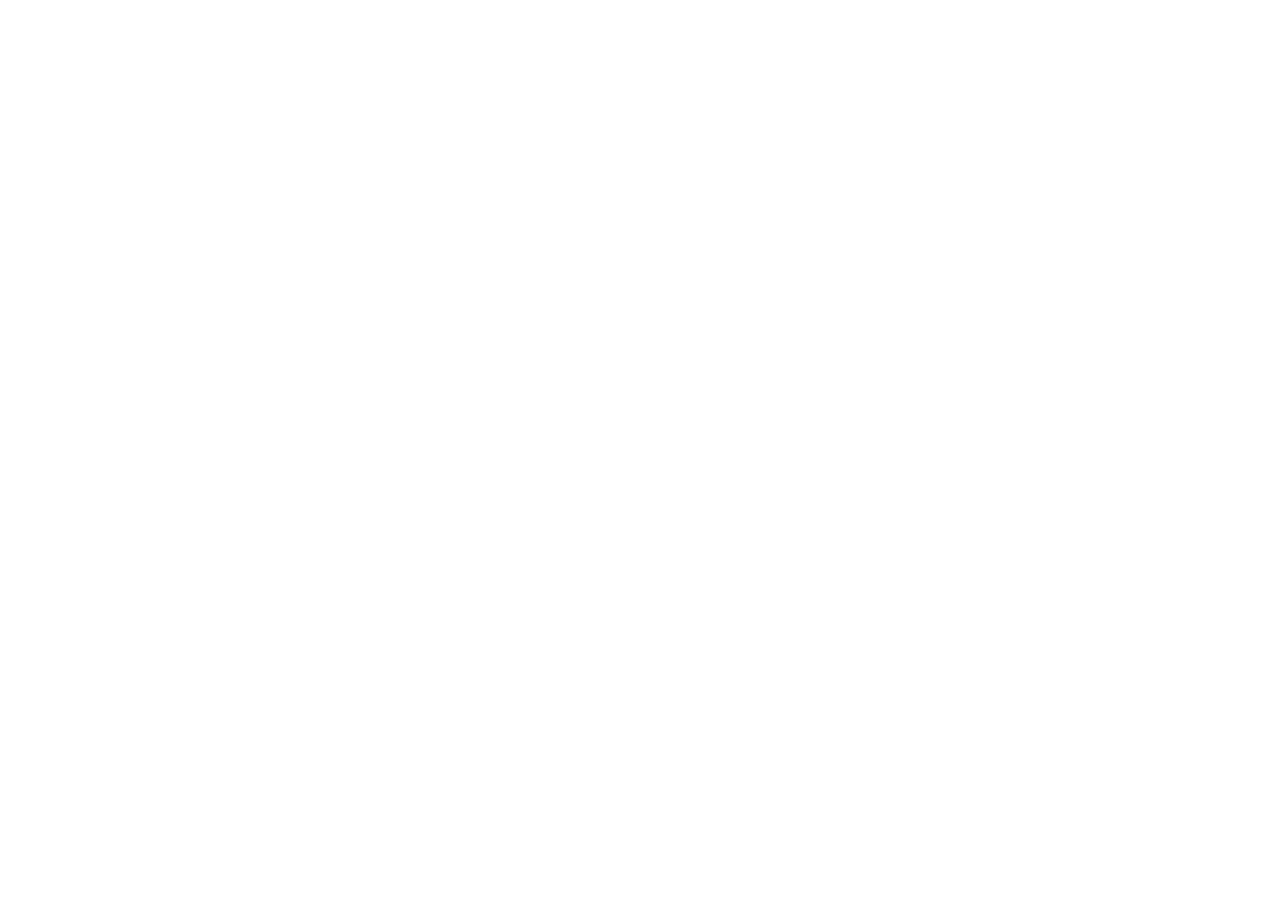
==== index.html @ 0fa02b42 "feat(redirect): add GitHub profile redirect" ====
<!DOCTYPE html>
<html lang="en">
<head>
  <meta charset="UTF-8">
  <meta name="viewport" content="width=device-width, initial-scale=1">

  <title>Egemen Geyik — GitHub</title>
  <meta name="description" content="Redirecting to Egemen Geyik's GitHub profile.">
  <meta name="robots" content="noindex, follow">

  <link rel="canonical" href="https://github.com/egemngyk">
  <meta http-equiv="refresh" content="0;url=https://github.com/egemngyk">

  <script>
    window.location.replace("https://github.com/egemngyk");
  </script>
</head>
<body>
  <p>
    Redirecting to
    <a href="https://github.com/egemngyk">github.com/egemngyk</a>...
  </p>
</body>
</html>
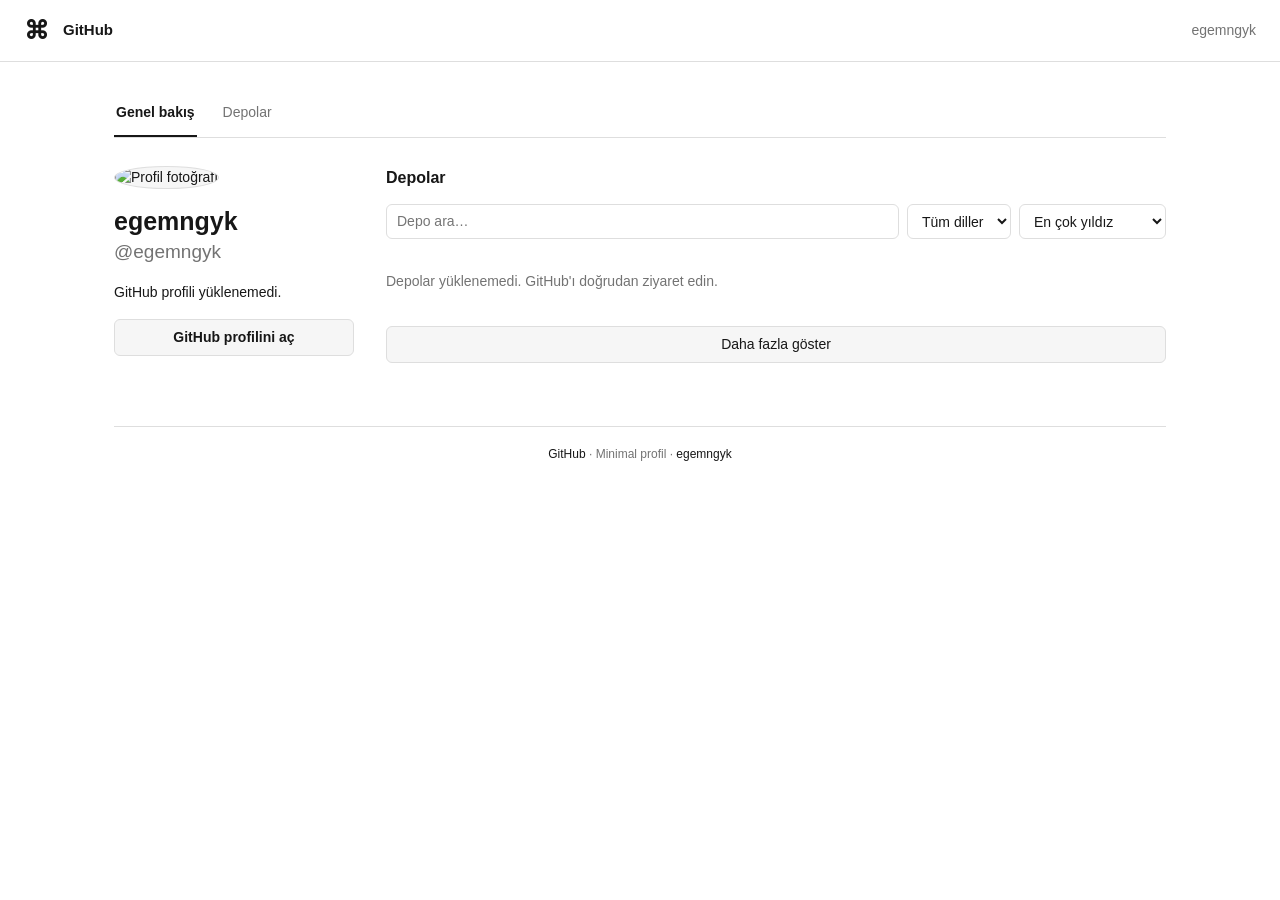
==== commit 8417c985: "feat(profile): build standalone GitHub profile page" ====
--- a/index.html
+++ b/index.html
@@ -1,25 +1,695 @@
-
 <!DOCTYPE html>
-<html lang="en">
+<html lang="tr">
 <head>
   <meta charset="UTF-8">
   <meta name="viewport" content="width=device-width, initial-scale=1">
-
-  <title>Egemen Geyik — GitHub</title>
-  <meta name="description" content="Redirecting to Egemen Geyik's GitHub profile.">
-  <meta name="robots" content="noindex, follow">
-
-  <link rel="canonical" href="https://github.com/egemngyk">
-  <meta http-equiv="refresh" content="0;url=https://github.com/egemngyk">
-
+  <meta name="color-scheme" content="light dark">
+  <meta name="description" content="egemngyk GitHub profili: README, depolar ve projeler.">
+  <title>egemngyk · GitHub</title>
+
+  <style>
+    :root {
+      color-scheme: light dark;
+      --bg: #fff;
+      --surface: #f6f6f6;
+      --text: #171717;
+      --muted: #737373;
+      --border: #dedede;
+      --link: #171717;
+      --focus: #2563eb;
+    }
+
+    @media (prefers-color-scheme: dark) {
+      :root {
+        --bg: #0a0a0a; --surface: #141414; --text: #ededed;
+        --muted: #999; --border: #303030; --link: #ededed; --focus: #60a5fa;
+      }
+    }
+
+    * { box-sizing: border-box; }
+    html { scroll-behavior: smooth; scroll-padding-top: 20px; }
+    @media (prefers-reduced-motion: reduce) { html { scroll-behavior: auto; } }
+
+    body {
+      margin: 0;
+      background: var(--bg);
+      color: var(--text);
+      font: 14px/1.5 -apple-system, BlinkMacSystemFont, "Segoe UI", sans-serif;
+    }
+
+    a { color: var(--link); text-decoration: none; }
+    a:hover { text-decoration: underline; }
+    :focus-visible { outline: 2px solid var(--focus); outline-offset: 2px; border-radius: 4px; }
+
+    header {
+      height: 62px;
+      display: flex;
+      align-items: center;
+      gap: 14px;
+      padding: 0 24px;
+      background: var(--bg);
+      border-bottom: 1px solid var(--border);
+    }
+    .mark { font-size: 25px; font-weight: 700; }
+    header strong { font-size: 15px; }
+    header .account { margin-left: auto; color: var(--muted); }
+
+    main { max-width: 1100px; margin: 0 auto; padding: 28px 24px 50px; }
+
+    nav {
+      display: flex;
+      gap: 24px;
+      border-bottom: 1px solid var(--border);
+      margin-bottom: 28px;
+      position: sticky;
+      top: 0;
+      background: var(--bg);
+      z-index: 5;
+    }
+    nav a { padding: 12px 2px; color: var(--muted); border-bottom: 2px solid transparent; }
+    nav a[aria-current="true"] { color: var(--text); border-bottom-color: var(--text); font-weight: 600; }
+
+    .layout { display: grid; grid-template-columns: 240px minmax(0, 1fr); gap: 32px; }
+
+    .avatar {
+      width: 100%;
+      aspect-ratio: 1;
+      border-radius: 50%;
+      border: 1px solid var(--border);
+      object-fit: cover;
+      background: var(--surface);
+    }
+
+    h1 { margin: 16px 0 0; font-size: 25px; line-height: 1.3; overflow-wrap: anywhere; }
+    .username { color: var(--muted); font-size: 19px; font-weight: 300; }
+    .bio { margin: 16px 0; white-space: pre-wrap; overflow-wrap: anywhere; }
+
+    .button {
+      display: block;
+      text-align: center;
+      padding: 7px 12px;
+      border: 1px solid var(--border);
+      border-radius: 6px;
+      background: var(--surface);
+      font-weight: 600;
+    }
+    .stats { margin: 14px 0; color: var(--muted); }
+    .details { padding: 0; margin: 18px 0; list-style: none; color: var(--muted); }
+    .details li { display: flex; align-items: flex-start; gap: 8px; margin: 8px 0; overflow-wrap: anywhere; }
+    .details svg { flex: none; margin-top: 3px; }
+    .details a { color: var(--text); }
+    .orgs { display: flex; flex-wrap: wrap; gap: 6px; margin: 14px 0; }
+    .orgs img { display: block; width: 32px; height: 32px; border-radius: 6px; border: 1px solid var(--border); }
+
+    h2 { margin: 0 0 14px; font-size: 16px; font-weight: 600; }
+
+    /* README */
+    .readme {
+      margin-bottom: 36px;
+      border: 1px solid var(--border);
+      border-radius: 6px;
+      overflow: hidden;
+    }
+    .readme-title {
+      display: flex;
+      justify-content: space-between;
+      gap: 12px;
+      padding: 10px 14px;
+      background: var(--surface);
+      border-bottom: 1px solid var(--border);
+      font-weight: 600;
+    }
+    .readme-title a { font-weight: 400; color: var(--muted); }
+    .readme-content { padding: 16px 20px; overflow-wrap: anywhere; line-height: 1.6; }
+    .readme-content > :first-child { margin-top: 0; }
+    .readme-content > :last-child { margin-bottom: 0; }
+    .readme-content img { max-width: 100%; height: auto; }
+    .readme-content a { text-decoration: underline; text-underline-offset: 2px; }
+    .readme-content h1, .readme-content h2, .readme-content h3,
+    .readme-content h4 {
+      margin: 24px 0 14px;
+      padding-bottom: 7px;
+      line-height: 1.3;
+    }
+    .readme-content h1, .readme-content h2 { border-bottom: 1px solid var(--border); }
+    .readme-content h1 { font-size: 24px; }
+    .readme-content h2 { font-size: 19px; }
+    .readme-content h3 { font-size: 16px; }
+    .readme-content pre {
+      overflow-x: auto;
+      padding: 12px;
+      background: var(--surface);
+      border: 1px solid var(--border);
+      border-radius: 6px;
+    }
+    .readme-content code {
+      font: 12.5px ui-monospace, SFMono-Regular, Menlo, Consolas, monospace;
+      background: var(--surface);
+      padding: 2px 5px;
+      border-radius: 4px;
+    }
+    .readme-content pre code { background: none; padding: 0; }
+    .readme-content blockquote {
+      margin: 14px 0;
+      padding: 0 14px;
+      color: var(--muted);
+      border-left: 3px solid var(--border);
+    }
+    .readme-content table { border-collapse: collapse; display: block; overflow-x: auto; }
+    .readme-content th, .readme-content td { border: 1px solid var(--border); padding: 6px 12px; }
+    .readme-content th { background: var(--surface); }
+    .readme-content hr { border: 0; border-top: 1px solid var(--border); margin: 22px 0; }
+    .readme-content ul, .readme-content ol { padding-left: 24px; }
+    .readme-content li > input { margin-right: 6px; }
+
+    /* Repositories */
+    .toolbar { display: flex; flex-wrap: wrap; gap: 8px; margin-bottom: 14px; }
+    .toolbar input, .toolbar select {
+      font: inherit;
+      color: var(--text);
+      background: var(--bg);
+      border: 1px solid var(--border);
+      border-radius: 6px;
+      padding: 6px 10px;
+    }
+    .toolbar input { flex: 1 1 200px; min-width: 0; }
+    .toolbar label { display: flex; align-items: center; gap: 6px; color: var(--muted); }
+
+    .count { color: var(--muted); font-weight: 400; margin-left: 6px; }
+
+    .repo { padding: 16px 0; border-bottom: 1px solid var(--border); }
+    .repo:first-child { border-top: 1px solid var(--border); }
+    .repo-name { font-size: 16px; font-weight: 600; }
+    .label {
+      display: inline-block;
+      margin-left: 6px;
+      padding: 0 7px;
+      border: 1px solid var(--border);
+      border-radius: 12px;
+      color: var(--muted);
+      font-size: 11px;
+      font-weight: 400;
+    }
+    .description { color: var(--muted); margin: 7px 0 10px; overflow-wrap: anywhere; }
+    .topics { display: flex; flex-wrap: wrap; gap: 6px; margin: 0 0 10px; }
+    .topics span {
+      padding: 0 8px;
+      border: 1px solid var(--border);
+      border-radius: 12px;
+      background: var(--surface);
+      font-size: 12px;
+    }
+    .meta { display: flex; flex-wrap: wrap; gap: 14px; color: var(--muted); font-size: 12px; }
+    .dot {
+      display: inline-block;
+      width: 10px;
+      height: 10px;
+      margin-right: 5px;
+      border-radius: 50%;
+      background: var(--muted);
+    }
+
+    .more { margin-top: 16px; width: 100%; cursor: pointer; font: inherit; color: var(--text); }
+    .status { padding: 18px 0; color: var(--muted); }
+    .skeleton {
+      height: 14px;
+      margin: 10px 0;
+      border-radius: 4px;
+      background: var(--surface);
+    }
+
+    footer {
+      margin-top: 38px;
+      padding-top: 18px;
+      border-top: 1px solid var(--border);
+      color: var(--muted);
+      font-size: 12px;
+      text-align: center;
+    }
+
+    @media (max-width: 650px) {
+      main { padding: 20px 16px 36px; }
+      header { padding: 0 16px; }
+      .layout { grid-template-columns: 1fr; gap: 28px; }
+      .profile {
+        display: grid;
+        grid-template-columns: 76px minmax(0, 1fr);
+        gap: 0 16px;
+      }
+      .avatar { width: 76px; grid-row: span 2; }
+      h1 { margin-top: 0; font-size: 22px; }
+      .username { font-size: 16px; }
+      .bio, .button, .stats, .details, .orgs { grid-column: 1 / -1; }
+      .readme-content { padding: 14px; }
+    }
+  </style>
+</head>
+
+<body>
+  <header>
+    <a class="mark" href="https://github.com" aria-label="GitHub">⌘</a>
+    <strong>GitHub</strong>
+    <a class="account" href="https://github.com/egemngyk">egemngyk</a>
+  </header>
+
+  <main>
+    <nav aria-label="Bölümler">
+      <a href="#overview" aria-current="true">Genel bakış</a>
+      <a href="#readme">README</a>
+      <a href="#repositories">Depolar</a>
+    </nav>
+
+    <div class="layout" id="overview">
+      <aside class="profile">
+        <img class="avatar" id="avatar" src="https://github.com/egemngyk.png" alt="Profil fotoğrafı">
+
+        <h1 id="name">egemngyk</h1>
+        <div class="username" id="username">@egemngyk</div>
+
+        <p class="bio" id="bio">Profil yükleniyor…</p>
+
+        <a class="button" href="https://github.com/egemngyk">GitHub profilini aç</a>
+
+        <p class="stats" id="stats"></p>
+        <ul class="details" id="details"></ul>
+        <div class="orgs" id="orgs"></div>
+      </aside>
+
+      <div>
+        <section class="readme" id="readme" hidden>
+          <div class="readme-title">
+            <span id="readme-path">README.md</span>
+            <a id="readme-edit" href="https://github.com/egemngyk/egemngyk" rel="noopener noreferrer">GitHub'da aç</a>
+          </div>
+          <article class="readme-content" id="readme-content"></article>
+        </section>
+
+        <section id="repositories">
+          <h2>Depolar<span class="count" id="count"></span></h2>
+
+          <div class="toolbar" id="toolbar" hidden>
+            <input id="q" type="search" placeholder="Depo ara…" aria-label="Depo ara">
+            <select id="lang" aria-label="Dile göre filtrele"><option value="">Tüm diller</option></select>
+            <select id="sort" aria-label="Sırala">
+              <option value="stars">En çok yıldız</option>
+              <option value="updated">Son güncellenen</option>
+              <option value="created">En yeni</option>
+              <option value="name">Ada göre</option>
+            </select>
+          </div>
+
+          <div id="repo-list" class="status" aria-live="polite">
+            <div class="skeleton"></div><div class="skeleton" style="width:70%"></div><div class="skeleton" style="width:85%"></div>
+          </div>
+          <button class="button more" id="more" type="button" hidden>Daha fazla göster</button>
+        </section>
+      </div>
+    </div>
+
+    <footer>
+      <!-- Sabit imza: gösterilen profilden bağımsızdır -->
+      <a href="https://github.com">GitHub</a> · Minimal profil · <a href="https://github.com/egemngyk" rel="noopener noreferrer">egemngyk</a>
+    </footer>
+  </main>
+
+  <script src="https://cdnjs.cloudflare.com/ajax/libs/marked/12.0.2/marked.min.js"></script>
+  <script src="https://cdnjs.cloudflare.com/ajax/libs/dompurify/3.1.6/purify.min.js"></script>
   <script>
-    window.location.replace("https://github.com/egemngyk");
+    const USER = "egemngyk";
+    // GitHub API saat dilimini vermez; yerel saat için buraya IANA adı yaz ("" = gizle).
+    const TIMEZONE = "Europe/Istanbul";
+    const API = "https://api.github.com";
+    const PAGE = 10;
+    const TTL = 10 * 60 * 1000;
+    const COLORS = {
+      JavaScript: "#f1e05a", TypeScript: "#3178c6", Python: "#3572a5", HTML: "#e34c26",
+      CSS: "#663399", Java: "#b07219", "C#": "#178600", "C++": "#f34b7d", C: "#555555",
+      Go: "#00add8", Rust: "#dea584", PHP: "#4f5d95", Kotlin: "#a97bff", Swift: "#f05138",
+      Dart: "#00b4ab", Shell: "#89e051", Ruby: "#701516", Vue: "#41b883", Lua: "#000080"
+    };
+
+    const $ = id => document.getElementById(id);
+    const state = { repos: [], shown: PAGE, user: null, socials: [], orgs: [] };
+
+    const escapeHTML = value =>
+      String(value ?? "").replace(/[&<>"']/g, c => ({
+        "&": "&amp;", "<": "&lt;", ">": "&gt;", '"': "&quot;", "'": "&#39;"
+      })[c]);
+
+    /* ---- Önbellek (hata verirse sessizce atlanır) ---- */
+    const cache = {
+      get(key) {
+        try {
+          const item = JSON.parse(localStorage.getItem("gh:" + key));
+          return item && Date.now() - item.t < TTL ? item.v : null;
+        } catch { return null; }
+      },
+      set(key, v) {
+        try { localStorage.setItem("gh:" + key, JSON.stringify({ t: Date.now(), v })); } catch {}
+      }
+    };
+
+    async function fetchJSON(url) {
+      const cached = cache.get(url);
+      if (cached) return cached;
+
+      const response = await fetch(url, { headers: { Accept: "application/vnd.github+json" } });
+
+      if (!response.ok) {
+        const error = new Error(`GitHub API: ${response.status}`);
+        error.status = response.status;
+        if (response.status === 403 || response.status === 429) {
+          const reset = response.headers.get("x-ratelimit-reset");
+          if (reset) error.reset = new Date(reset * 1000);
+        }
+        throw error;
+      }
+      const data = await response.json();
+      cache.set(url, data);
+      return data;
+    }
+
+    const errorText = (error, fallback) =>
+      error.reset
+        ? `GitHub API sınırına ulaşıldı. ${error.reset.toLocaleTimeString("tr-TR")} sonrasında tekrar deneyin.`
+        : fallback;
+
+    /* ---- Detay listesi: ikonlar, temiz bağlantılar, sosyal hesaplar ---- */
+    const ICONS = {
+      pin: `<path d="M8 14.5s5-4.3 5-8.2a5 5 0 0 0-10 0c0 3.9 5 8.2 5 8.2z"/><circle cx="8" cy="6.3" r="1.8"/>`,
+      clock: `<circle cx="8" cy="8" r="6"/><path d="M8 4.5V8l2.4 1.6"/>`,
+      link: `<path d="M6.8 9.2a2.6 2.6 0 0 0 3.7 0l2-2a2.6 2.6 0 0 0-3.7-3.7l-.6.6"/><path d="M9.2 6.8a2.6 2.6 0 0 0-3.7 0l-2 2a2.6 2.6 0 0 0 3.7 3.7l.6-.6"/>`,
+      mail: `<rect x="2" y="3.5" width="12" height="9" rx="1.5"/><path d="M2.5 5l5.5 4 5.5-4"/>`,
+      building: `<rect x="3" y="2" width="10" height="12" rx="1"/><path d="M6 5h1M9 5h1M6 8h1M9 8h1M7 14v-3h2v3"/>`,
+      calendar: `<rect x="2.5" y="3.5" width="11" height="10" rx="1.5"/><path d="M2.5 6.5h11M5.5 2v3M10.5 2v3"/>`,
+      check: `<circle cx="8" cy="8" r="6"/><path d="M5.5 8.2l1.8 1.8 3.3-3.6"/>`,
+      instagram: `<rect x="2.5" y="2.5" width="11" height="11" rx="3.5"/><circle cx="8" cy="8" r="2.5"/><circle cx="11.2" cy="4.8" r=".4"/>`,
+      x: `<path d="M3.5 3.5l9 9M12.5 3.5l-9 9"/>`,
+      linkedin: `<rect x="2.5" y="2.5" width="11" height="11" rx="2"/><path d="M5.5 7v4M5.5 5.2v.1M8 11V7M8 8.6C8 7.6 8.8 7 9.6 7S11 7.6 11 8.6V11"/>`,
+      youtube: `<rect x="1.5" y="3.5" width="13" height="9" rx="3"/><path d="M6.8 6v4l3.4-2z"/>`
+    };
+    const icon = name =>
+      `<svg viewBox="0 0 16 16" width="16" height="16" fill="none" stroke="currentColor" ` +
+      `stroke-width="1.4" stroke-linecap="round" stroke-linejoin="round" aria-hidden="true">${ICONS[name]}</svg>`;
+
+    const toUrl = raw => /^https?:\/\//i.test(raw) ? raw : `https://${raw}`;
+
+    // https://www.site.com/yol/ -> site.com/yol
+    function cleanUrl(raw) {
+      try {
+        const u = new URL(toUrl(raw));
+        return (u.hostname.replace(/^www\./, "") + u.pathname + u.search).replace(/\/$/, "");
+      } catch { return raw; }
+    }
+
+    const PROVIDERS = [
+      { test: /(^|\.)instagram\.com$/, key: "instagram", name: "Instagram", at: true },
+      { test: /(^|\.)(x|twitter)\.com$/, key: "x", name: "X", at: true },
+      { test: /(^|\.)linkedin\.com$/, key: "linkedin", name: "LinkedIn", at: false },
+      { test: /(^|\.)(youtube\.com|youtu\.be)$/, key: "youtube", name: "YouTube", at: false }
+    ];
+
+    function socialInfo(account) {
+      const href = toUrl(account.url);
+      try {
+        const u = new URL(href);
+        const host = u.hostname.replace(/^www\./, "");
+        const provider = PROVIDERS.find(p => p.test.test(host));
+        if (!provider) return { href, icon: "link", text: cleanUrl(href), name: host };
+
+        const parts = u.pathname.split("/").filter(Boolean);
+        if (["in", "company", "channel", "c", "user"].includes(parts[0])) parts.shift();
+        const handle = decodeURIComponent(parts[0] || "").replace(/^@/, "");
+        if (!handle) return { href, icon: provider.key, text: provider.name, name: provider.name };
+        return {
+          href, icon: provider.key, name: provider.name,
+          text: provider.at || provider.key === "youtube" ? `@${handle}` : handle
+        };
+      } catch { return { href, icon: "link", text: cleanUrl(href), name: "Bağlantı" }; }
+    }
+
+    function renderDetails() {
+      const user = state.user;
+      if (!user) return;
+
+      const rows = [];
+      const add = (name, html) => rows.push(`<li>${icon(name)}<span>${html}</span></li>`);
+      const external = (href, text, title) =>
+        `<a href="${escapeHTML(href)}" title="${escapeHTML(title || text)}" rel="noopener noreferrer" target="_blank">${escapeHTML(text)}</a>`;
+
+      if (user.company) add("building", escapeHTML(user.company));
+      if (user.location) add("pin", escapeHTML(user.location));
+      if (TIMEZONE) add("clock", `<time id="clock"></time>`);
+      if (user.hireable) add("check", "İşe alıma açık");
+      if (user.blog) add("link", external(toUrl(user.blog), cleanUrl(user.blog), user.blog));
+      if (user.email) add("mail", `<a href="mailto:${escapeHTML(user.email)}">${escapeHTML(user.email)}</a>`);
+
+      const seen = new Set([cleanUrl(user.blog || "")]);
+      const socials = [...state.socials];
+      if (user.twitter_username && !socials.some(a => /(x|twitter)\.com/.test(a.url))) {
+        socials.push({ url: `https://x.com/${user.twitter_username}` });
+      }
+      socials.forEach(account => {
+        const info = socialInfo(account);
+        const key = cleanUrl(info.href);
+        if (seen.has(key)) return;
+        seen.add(key);
+        add(info.icon, external(info.href, info.text, `${info.name}: ${key}`));
+      });
+
+      add("calendar", `Katılım: ${new Date(user.created_at).toLocaleDateString("tr-TR", { year: "numeric", month: "long" })}`);
+
+      $("details").innerHTML = rows.join("");
+      updateClock();
+    }
+
+    function updateClock() {
+      const el = $("clock");
+      if (!el || !TIMEZONE) return;
+      try {
+        const now = new Date();
+        const time = new Intl.DateTimeFormat("tr-TR", { timeZone: TIMEZONE, hour: "2-digit", minute: "2-digit" }).format(now);
+        const offset = new Intl.DateTimeFormat("en", { timeZone: TIMEZONE, timeZoneName: "shortOffset" })
+          .formatToParts(now).find(p => p.type === "timeZoneName").value.replace("GMT", "UTC");
+        el.textContent = `Yerel saat ${time} (${offset === "UTC" ? "UTC+0" : offset})`;
+      } catch { el.closest("li").remove(); }
+    }
+    setInterval(updateClock, 30000);
+
+    function renderOrgs(orgs) {
+      $("orgs").innerHTML = orgs.map(o =>
+        `<a href="https://github.com/${escapeHTML(o.login)}" title="${escapeHTML(o.login)}" rel="noopener noreferrer">` +
+        `<img src="${escapeHTML(o.avatar_url)}&s=64" alt="${escapeHTML(o.login)}" loading="lazy"></a>`
+      ).join("");
+    }
+
+    /* ---- Profil ---- */
+    function renderProfile(user) {
+      $("avatar").src = user.avatar_url;
+      $("avatar").alt = `${user.login} profil fotoğrafı`;
+      $("name").textContent = user.name || user.login;
+      $("username").textContent = `@${user.login}`;
+      $("bio").textContent = user.bio || "";
+      $("bio").hidden = !user.bio;
+      $("stats").innerHTML =
+        `<a href="${escapeHTML(user.html_url)}?tab=followers">${user.followers} takipçi</a> · ` +
+        `<a href="${escapeHTML(user.html_url)}?tab=following">${user.following} takip</a> · ` +
+        `${user.public_repos} depo`;
+
+      document.title = `${user.name || user.login} (@${user.login}) · GitHub`;
+
+      state.user = user;
+      renderDetails();
+    }
+
+    /* ---- README (gerçek Markdown) ---- */
+    function absolutize(root, base) {
+      const fix = (el, attr, prefix) => {
+        const value = el.getAttribute(attr);
+        if (!value || /^(?:[a-z][a-z0-9+.-]*:|\/\/|#)/i.test(value)) return;
+        el.setAttribute(attr, new URL(value, prefix).href);
+      };
+      root.querySelectorAll("img[src], source[src]").forEach(el => fix(el, "src", base.raw));
+      root.querySelectorAll("a[href]").forEach(el => {
+        fix(el, "href", base.blob);
+        if (/^https?:/i.test(el.getAttribute("href")) && !el.getAttribute("href").startsWith("#")) {
+          el.setAttribute("target", "_blank");
+          el.setAttribute("rel", "noopener noreferrer");
+        }
+      });
+    }
+
+    function renderMarkdown(markdown, base) {
+      const target = $("readme-content");
+
+      if (window.marked && window.DOMPurify) {
+        const html = DOMPurify.sanitize(marked.parse(markdown, { gfm: true, breaks: false }), {
+          USE_PROFILES: { html: true }
+        });
+        const tpl = document.createElement("template");
+        tpl.innerHTML = html;
+        absolutize(tpl.content, base);
+        target.replaceChildren(tpl.content);
+      } else {
+        // Kütüphaneler yüklenemezse düz metin göster.
+        const pre = document.createElement("pre");
+        pre.textContent = markdown;
+        target.replaceChildren(pre);
+      }
+    }
+
+    async function loadReadme() {
+      try {
+        const data = await fetchJSON(`${API}/repos/${USER}/${USER}/readme`);
+        const bytes = Uint8Array.from(atob(data.content.replace(/\s/g, "")), c => c.charCodeAt(0));
+        const markdown = new TextDecoder().decode(bytes);
+
+        // Göreli bağlantı ve görseller için taban adresler
+        const dir = data.path.includes("/") ? data.path.replace(/[^/]+$/, "") : "";
+        const ref = new URL(data.html_url).pathname.split("/")[4] || "HEAD";
+        const base = {
+          raw: `https://raw.githubusercontent.com/${USER}/${USER}/${ref}/${dir}`,
+          blob: `https://github.com/${USER}/${USER}/blob/${ref}/${dir}`
+        };
+
+        renderMarkdown(markdown, base);
+        $("readme-path").textContent = data.name;
+        $("readme-edit").href = data.html_url;
+        $("readme").hidden = false;
+      } catch {
+        // Profil README'si isteğe bağlıdır; yoksa bölüm gizli kalır.
+        document.querySelector('nav a[href="#readme"]').hidden = true;
+      }
+    }
+
+    /* ---- Depolar ---- */
+    const relativeDate = date => {
+      const days = Math.round((date - Date.now()) / 864e5);
+      const rtf = new Intl.RelativeTimeFormat("tr", { numeric: "auto" });
+      if (Math.abs(days) < 30) return rtf.format(days, "day");
+      if (Math.abs(days) < 365) return rtf.format(Math.round(days / 30), "month");
+      return rtf.format(Math.round(days / 365), "year");
+    };
+
+    function filteredRepos() {
+      const q = $("q").value.trim().toLowerCase();
+      const lang = $("lang").value;
+      const sort = $("sort").value;
+
+      return state.repos
+        .filter(r => (!lang || r.language === lang) &&
+          (!q || `${r.name} ${r.description || ""} ${(r.topics || []).join(" ")}`.toLowerCase().includes(q)))
+        .sort((a, b) => {
+          if (sort === "name") return a.name.localeCompare(b.name);
+          if (sort === "updated") return new Date(b.pushed_at) - new Date(a.pushed_at);
+          if (sort === "created") return new Date(b.created_at) - new Date(a.created_at);
+          return b.stargazers_count - a.stargazers_count || new Date(b.pushed_at) - new Date(a.pushed_at);
+        });
+    }
+
+    function renderRepositories() {
+      const list = $("repo-list");
+      const all = filteredRepos();
+      const visible = all.slice(0, state.shown);
+
+      $("count").textContent = all.length ? `(${all.length})` : "";
+      $("more").hidden = all.length <= state.shown;
+
+      if (!visible.length) {
+        list.className = "status";
+        list.textContent = state.repos.length
+          ? "Filtreyle eşleşen depo yok."
+          : "Herkese açık depo bulunamadı.";
+        return;
+      }
+
+      list.className = "";
+      list.innerHTML = visible.map(repo => `
+        <article class="repo">
+          <a class="repo-name" href="${escapeHTML(repo.html_url)}">${escapeHTML(repo.name)}</a>
+          <span class="label">${repo.archived ? "Arşivlendi" : repo.fork ? "Fork" : "Herkese açık"}</span>
+
+          ${repo.description ? `<p class="description">${escapeHTML(repo.description)}</p>` : ""}
+
+          ${repo.topics && repo.topics.length ? `
+            <div class="topics">${repo.topics.slice(0, 6).map(t => `<span>${escapeHTML(t)}</span>`).join("")}</div>` : ""}
+
+          <div class="meta">
+            ${repo.language ? `<span><i class="dot" style="background:${COLORS[repo.language] || "var(--muted)"}"></i>${escapeHTML(repo.language)}</span>` : ""}
+            <span>☆ ${repo.stargazers_count}</span>
+            ${repo.forks_count ? `<span>⑂ ${repo.forks_count}</span>` : ""}
+            ${repo.license && repo.license.spdx_id && repo.license.spdx_id !== "NOASSERTION" ? `<span>${escapeHTML(repo.license.spdx_id)}</span>` : ""}
+            ${repo.homepage ? `<a href="${escapeHTML(/^https?:\/\//i.test(repo.homepage) ? repo.homepage : "https://" + repo.homepage)}" rel="noopener noreferrer">Site</a>` : ""}
+            <span title="${escapeHTML(new Date(repo.pushed_at).toLocaleString("tr-TR"))}">Güncellendi ${relativeDate(new Date(repo.pushed_at))}</span>
+          </div>
+        </article>
+      `).join("");
+    }
+
+    function setupToolbar() {
+      const languages = [...new Set(state.repos.map(r => r.language).filter(Boolean))].sort();
+      $("lang").innerHTML = `<option value="">Tüm diller</option>` +
+        languages.map(l => `<option>${escapeHTML(l)}</option>`).join("");
+
+      const update = () => { state.shown = PAGE; renderRepositories(); };
+      ["q", "lang", "sort"].forEach(id => $(id).addEventListener("input", update));
+      $("more").addEventListener("click", () => { state.shown += PAGE; renderRepositories(); });
+      $("toolbar").hidden = false;
+    }
+
+    async function loadRepositories() {
+      try {
+        let page = 1, batch;
+        do {
+          batch = await fetchJSON(`${API}/users/${USER}/repos?type=owner&sort=updated&per_page=100&page=${page++}`);
+          state.repos.push(...batch);
+        } while (batch.length === 100 && page <= 5);
+
+        setupToolbar();
+        renderRepositories();
+      } catch (error) {
+        const list = $("repo-list");
+        list.className = "status";
+        list.textContent = errorText(error, "Depolar yüklenemedi. GitHub'ı doğrudan ziyaret edin.");
+        console.error(error);
+      }
+    }
+
+    /* ---- Menüde aktif bölüm ---- */
+    function trackNav() {
+      const links = [...document.querySelectorAll("nav a")];
+      const sections = ["overview", "readme", "repositories"].map(id => $(id));
+      const onScroll = () => {
+        let current = "overview";
+        sections.forEach(s => {
+          if (!s.hidden && s.getBoundingClientRect().top < 120) current = s.id;
+        });
+        links.forEach(a => a.setAttribute("aria-current", a.getAttribute("href") === "#" + current));
+      };
+      addEventListener("scroll", onScroll, { passive: true });
+    }
+
+    async function init() {
+      trackNav();
+
+      const profile = fetchJSON(`${API}/users/${USER}`)
+        .then(renderProfile)
+        .catch(error => {
+          $("bio").textContent = errorText(error, "GitHub profili yüklenemedi.");
+          console.error(error);
+        });
+
+      // Sosyal hesaplar ve kurumlar da paralel yüklenir; hata olursa sessizce atlanır.
+      const extras = Promise.all([
+        fetchJSON(`${API}/users/${USER}/social_accounts`)
+          .then(list => { state.socials = list; renderDetails(); }).catch(() => {}),
+        fetchJSON(`${API}/users/${USER}/orgs`).then(renderOrgs).catch(() => {})
+      ]);
+
+      await Promise.all([profile, extras, loadReadme(), loadRepositories()]);
+    }
+
+    init();
   </script>
-</head>
-<body>
-  <p>
-    Redirecting to
-    <a href="https://github.com/egemngyk">github.com/egemngyk</a>...
-  </p>
 </body>
-</html>
+</html>
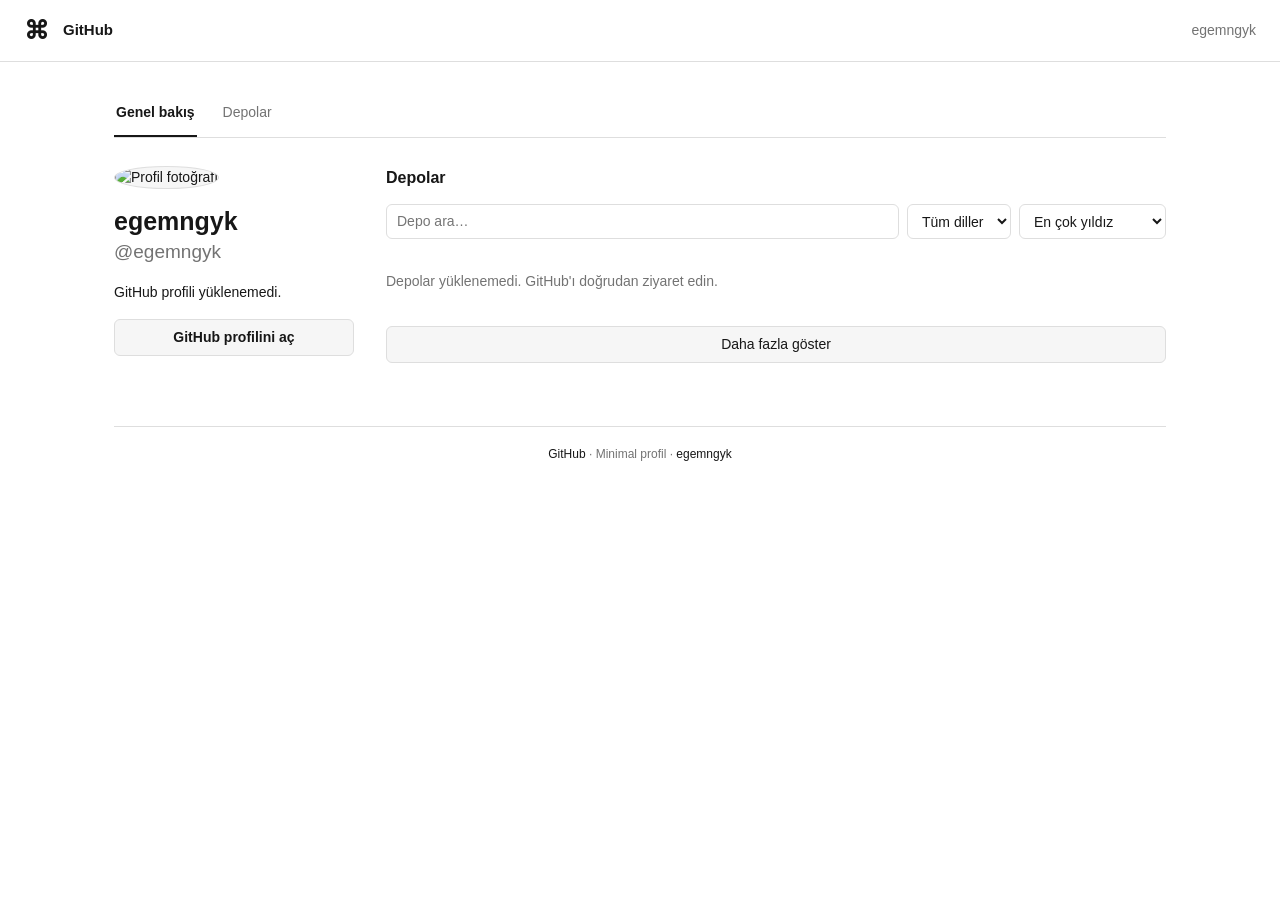
==== commit 7c29d879: "refactor(profile): split page into modular CSS and JS" ====
--- a/index.html
+++ b/index.html
@@ -7,242 +7,12 @@
   <meta name="description" content="egemngyk GitHub profili: README, depolar ve projeler.">
   <title>egemngyk · GitHub</title>
 
-  <style>
-    :root {
-      color-scheme: light dark;
-      --bg: #fff;
-      --surface: #f6f6f6;
-      --text: #171717;
-      --muted: #737373;
-      --border: #dedede;
-      --link: #171717;
-      --focus: #2563eb;
-    }
-
-    @media (prefers-color-scheme: dark) {
-      :root {
-        --bg: #0a0a0a; --surface: #141414; --text: #ededed;
-        --muted: #999; --border: #303030; --link: #ededed; --focus: #60a5fa;
-      }
-    }
-
-    * { box-sizing: border-box; }
-    html { scroll-behavior: smooth; scroll-padding-top: 20px; }
-    @media (prefers-reduced-motion: reduce) { html { scroll-behavior: auto; } }
-
-    body {
-      margin: 0;
-      background: var(--bg);
-      color: var(--text);
-      font: 14px/1.5 -apple-system, BlinkMacSystemFont, "Segoe UI", sans-serif;
-    }
-
-    a { color: var(--link); text-decoration: none; }
-    a:hover { text-decoration: underline; }
-    :focus-visible { outline: 2px solid var(--focus); outline-offset: 2px; border-radius: 4px; }
-
-    header {
-      height: 62px;
-      display: flex;
-      align-items: center;
-      gap: 14px;
-      padding: 0 24px;
-      background: var(--bg);
-      border-bottom: 1px solid var(--border);
-    }
-    .mark { font-size: 25px; font-weight: 700; }
-    header strong { font-size: 15px; }
-    header .account { margin-left: auto; color: var(--muted); }
-
-    main { max-width: 1100px; margin: 0 auto; padding: 28px 24px 50px; }
-
-    nav {
-      display: flex;
-      gap: 24px;
-      border-bottom: 1px solid var(--border);
-      margin-bottom: 28px;
-      position: sticky;
-      top: 0;
-      background: var(--bg);
-      z-index: 5;
-    }
-    nav a { padding: 12px 2px; color: var(--muted); border-bottom: 2px solid transparent; }
-    nav a[aria-current="true"] { color: var(--text); border-bottom-color: var(--text); font-weight: 600; }
-
-    .layout { display: grid; grid-template-columns: 240px minmax(0, 1fr); gap: 32px; }
-
-    .avatar {
-      width: 100%;
-      aspect-ratio: 1;
-      border-radius: 50%;
-      border: 1px solid var(--border);
-      object-fit: cover;
-      background: var(--surface);
-    }
-
-    h1 { margin: 16px 0 0; font-size: 25px; line-height: 1.3; overflow-wrap: anywhere; }
-    .username { color: var(--muted); font-size: 19px; font-weight: 300; }
-    .bio { margin: 16px 0; white-space: pre-wrap; overflow-wrap: anywhere; }
-
-    .button {
-      display: block;
-      text-align: center;
-      padding: 7px 12px;
-      border: 1px solid var(--border);
-      border-radius: 6px;
-      background: var(--surface);
-      font-weight: 600;
-    }
-    .stats { margin: 14px 0; color: var(--muted); }
-    .details { padding: 0; margin: 18px 0; list-style: none; color: var(--muted); }
-    .details li { display: flex; align-items: flex-start; gap: 8px; margin: 8px 0; overflow-wrap: anywhere; }
-    .details svg { flex: none; margin-top: 3px; }
-    .details a { color: var(--text); }
-    .orgs { display: flex; flex-wrap: wrap; gap: 6px; margin: 14px 0; }
-    .orgs img { display: block; width: 32px; height: 32px; border-radius: 6px; border: 1px solid var(--border); }
-
-    h2 { margin: 0 0 14px; font-size: 16px; font-weight: 600; }
-
-    /* README */
-    .readme {
-      margin-bottom: 36px;
-      border: 1px solid var(--border);
-      border-radius: 6px;
-      overflow: hidden;
-    }
-    .readme-title {
-      display: flex;
-      justify-content: space-between;
-      gap: 12px;
-      padding: 10px 14px;
-      background: var(--surface);
-      border-bottom: 1px solid var(--border);
-      font-weight: 600;
-    }
-    .readme-title a { font-weight: 400; color: var(--muted); }
-    .readme-content { padding: 16px 20px; overflow-wrap: anywhere; line-height: 1.6; }
-    .readme-content > :first-child { margin-top: 0; }
-    .readme-content > :last-child { margin-bottom: 0; }
-    .readme-content img { max-width: 100%; height: auto; }
-    .readme-content a { text-decoration: underline; text-underline-offset: 2px; }
-    .readme-content h1, .readme-content h2, .readme-content h3,
-    .readme-content h4 {
-      margin: 24px 0 14px;
-      padding-bottom: 7px;
-      line-height: 1.3;
-    }
-    .readme-content h1, .readme-content h2 { border-bottom: 1px solid var(--border); }
-    .readme-content h1 { font-size: 24px; }
-    .readme-content h2 { font-size: 19px; }
-    .readme-content h3 { font-size: 16px; }
-    .readme-content pre {
-      overflow-x: auto;
-      padding: 12px;
-      background: var(--surface);
-      border: 1px solid var(--border);
-      border-radius: 6px;
-    }
-    .readme-content code {
-      font: 12.5px ui-monospace, SFMono-Regular, Menlo, Consolas, monospace;
-      background: var(--surface);
-      padding: 2px 5px;
-      border-radius: 4px;
-    }
-    .readme-content pre code { background: none; padding: 0; }
-    .readme-content blockquote {
-      margin: 14px 0;
-      padding: 0 14px;
-      color: var(--muted);
-      border-left: 3px solid var(--border);
-    }
-    .readme-content table { border-collapse: collapse; display: block; overflow-x: auto; }
-    .readme-content th, .readme-content td { border: 1px solid var(--border); padding: 6px 12px; }
-    .readme-content th { background: var(--surface); }
-    .readme-content hr { border: 0; border-top: 1px solid var(--border); margin: 22px 0; }
-    .readme-content ul, .readme-content ol { padding-left: 24px; }
-    .readme-content li > input { margin-right: 6px; }
-
-    /* Repositories */
-    .toolbar { display: flex; flex-wrap: wrap; gap: 8px; margin-bottom: 14px; }
-    .toolbar input, .toolbar select {
-      font: inherit;
-      color: var(--text);
-      background: var(--bg);
-      border: 1px solid var(--border);
-      border-radius: 6px;
-      padding: 6px 10px;
-    }
-    .toolbar input { flex: 1 1 200px; min-width: 0; }
-    .toolbar label { display: flex; align-items: center; gap: 6px; color: var(--muted); }
-
-    .count { color: var(--muted); font-weight: 400; margin-left: 6px; }
-
-    .repo { padding: 16px 0; border-bottom: 1px solid var(--border); }
-    .repo:first-child { border-top: 1px solid var(--border); }
-    .repo-name { font-size: 16px; font-weight: 600; }
-    .label {
-      display: inline-block;
-      margin-left: 6px;
-      padding: 0 7px;
-      border: 1px solid var(--border);
-      border-radius: 12px;
-      color: var(--muted);
-      font-size: 11px;
-      font-weight: 400;
-    }
-    .description { color: var(--muted); margin: 7px 0 10px; overflow-wrap: anywhere; }
-    .topics { display: flex; flex-wrap: wrap; gap: 6px; margin: 0 0 10px; }
-    .topics span {
-      padding: 0 8px;
-      border: 1px solid var(--border);
-      border-radius: 12px;
-      background: var(--surface);
-      font-size: 12px;
-    }
-    .meta { display: flex; flex-wrap: wrap; gap: 14px; color: var(--muted); font-size: 12px; }
-    .dot {
-      display: inline-block;
-      width: 10px;
-      height: 10px;
-      margin-right: 5px;
-      border-radius: 50%;
-      background: var(--muted);
-    }
-
-    .more { margin-top: 16px; width: 100%; cursor: pointer; font: inherit; color: var(--text); }
-    .status { padding: 18px 0; color: var(--muted); }
-    .skeleton {
-      height: 14px;
-      margin: 10px 0;
-      border-radius: 4px;
-      background: var(--surface);
-    }
-
-    footer {
-      margin-top: 38px;
-      padding-top: 18px;
-      border-top: 1px solid var(--border);
-      color: var(--muted);
-      font-size: 12px;
-      text-align: center;
-    }
-
-    @media (max-width: 650px) {
-      main { padding: 20px 16px 36px; }
-      header { padding: 0 16px; }
-      .layout { grid-template-columns: 1fr; gap: 28px; }
-      .profile {
-        display: grid;
-        grid-template-columns: 76px minmax(0, 1fr);
-        gap: 0 16px;
-      }
-      .avatar { width: 76px; grid-row: span 2; }
-      h1 { margin-top: 0; font-size: 22px; }
-      .username { font-size: 16px; }
-      .bio, .button, .stats, .details, .orgs { grid-column: 1 / -1; }
-      .readme-content { padding: 14px; }
-    }
-  </style>
+  <link rel="stylesheet" href="css/base.css">
+  <link rel="stylesheet" href="css/layout.css">
+  <link rel="stylesheet" href="css/profile.css">
+  <link rel="stylesheet" href="css/readme.css">
+  <link rel="stylesheet" href="css/repos.css">
+  <link rel="stylesheet" href="css/responsive.css">
 </head>
 
 <body>
@@ -314,382 +84,6 @@
 
   <script src="https://cdnjs.cloudflare.com/ajax/libs/marked/12.0.2/marked.min.js"></script>
   <script src="https://cdnjs.cloudflare.com/ajax/libs/dompurify/3.1.6/purify.min.js"></script>
-  <script>
-    const USER = "egemngyk";
-    // GitHub API saat dilimini vermez; yerel saat için buraya IANA adı yaz ("" = gizle).
-    const TIMEZONE = "Europe/Istanbul";
-    const API = "https://api.github.com";
-    const PAGE = 10;
-    const TTL = 10 * 60 * 1000;
-    const COLORS = {
-      JavaScript: "#f1e05a", TypeScript: "#3178c6", Python: "#3572a5", HTML: "#e34c26",
-      CSS: "#663399", Java: "#b07219", "C#": "#178600", "C++": "#f34b7d", C: "#555555",
-      Go: "#00add8", Rust: "#dea584", PHP: "#4f5d95", Kotlin: "#a97bff", Swift: "#f05138",
-      Dart: "#00b4ab", Shell: "#89e051", Ruby: "#701516", Vue: "#41b883", Lua: "#000080"
-    };
-
-    const $ = id => document.getElementById(id);
-    const state = { repos: [], shown: PAGE, user: null, socials: [], orgs: [] };
-
-    const escapeHTML = value =>
-      String(value ?? "").replace(/[&<>"']/g, c => ({
-        "&": "&amp;", "<": "&lt;", ">": "&gt;", '"': "&quot;", "'": "&#39;"
-      })[c]);
-
-    /* ---- Önbellek (hata verirse sessizce atlanır) ---- */
-    const cache = {
-      get(key) {
-        try {
-          const item = JSON.parse(localStorage.getItem("gh:" + key));
-          return item && Date.now() - item.t < TTL ? item.v : null;
-        } catch { return null; }
-      },
-      set(key, v) {
-        try { localStorage.setItem("gh:" + key, JSON.stringify({ t: Date.now(), v })); } catch {}
-      }
-    };
-
-    async function fetchJSON(url) {
-      const cached = cache.get(url);
-      if (cached) return cached;
-
-      const response = await fetch(url, { headers: { Accept: "application/vnd.github+json" } });
-
-      if (!response.ok) {
-        const error = new Error(`GitHub API: ${response.status}`);
-        error.status = response.status;
-        if (response.status === 403 || response.status === 429) {
-          const reset = response.headers.get("x-ratelimit-reset");
-          if (reset) error.reset = new Date(reset * 1000);
-        }
-        throw error;
-      }
-      const data = await response.json();
-      cache.set(url, data);
-      return data;
-    }
-
-    const errorText = (error, fallback) =>
-      error.reset
-        ? `GitHub API sınırına ulaşıldı. ${error.reset.toLocaleTimeString("tr-TR")} sonrasında tekrar deneyin.`
-        : fallback;
-
-    /* ---- Detay listesi: ikonlar, temiz bağlantılar, sosyal hesaplar ---- */
-    const ICONS = {
-      pin: `<path d="M8 14.5s5-4.3 5-8.2a5 5 0 0 0-10 0c0 3.9 5 8.2 5 8.2z"/><circle cx="8" cy="6.3" r="1.8"/>`,
-      clock: `<circle cx="8" cy="8" r="6"/><path d="M8 4.5V8l2.4 1.6"/>`,
-      link: `<path d="M6.8 9.2a2.6 2.6 0 0 0 3.7 0l2-2a2.6 2.6 0 0 0-3.7-3.7l-.6.6"/><path d="M9.2 6.8a2.6 2.6 0 0 0-3.7 0l-2 2a2.6 2.6 0 0 0 3.7 3.7l.6-.6"/>`,
-      mail: `<rect x="2" y="3.5" width="12" height="9" rx="1.5"/><path d="M2.5 5l5.5 4 5.5-4"/>`,
-      building: `<rect x="3" y="2" width="10" height="12" rx="1"/><path d="M6 5h1M9 5h1M6 8h1M9 8h1M7 14v-3h2v3"/>`,
-      calendar: `<rect x="2.5" y="3.5" width="11" height="10" rx="1.5"/><path d="M2.5 6.5h11M5.5 2v3M10.5 2v3"/>`,
-      check: `<circle cx="8" cy="8" r="6"/><path d="M5.5 8.2l1.8 1.8 3.3-3.6"/>`,
-      instagram: `<rect x="2.5" y="2.5" width="11" height="11" rx="3.5"/><circle cx="8" cy="8" r="2.5"/><circle cx="11.2" cy="4.8" r=".4"/>`,
-      x: `<path d="M3.5 3.5l9 9M12.5 3.5l-9 9"/>`,
-      linkedin: `<rect x="2.5" y="2.5" width="11" height="11" rx="2"/><path d="M5.5 7v4M5.5 5.2v.1M8 11V7M8 8.6C8 7.6 8.8 7 9.6 7S11 7.6 11 8.6V11"/>`,
-      youtube: `<rect x="1.5" y="3.5" width="13" height="9" rx="3"/><path d="M6.8 6v4l3.4-2z"/>`
-    };
-    const icon = name =>
-      `<svg viewBox="0 0 16 16" width="16" height="16" fill="none" stroke="currentColor" ` +
-      `stroke-width="1.4" stroke-linecap="round" stroke-linejoin="round" aria-hidden="true">${ICONS[name]}</svg>`;
-
-    const toUrl = raw => /^https?:\/\//i.test(raw) ? raw : `https://${raw}`;
-
-    // https://www.site.com/yol/ -> site.com/yol
-    function cleanUrl(raw) {
-      try {
-        const u = new URL(toUrl(raw));
-        return (u.hostname.replace(/^www\./, "") + u.pathname + u.search).replace(/\/$/, "");
-      } catch { return raw; }
-    }
-
-    const PROVIDERS = [
-      { test: /(^|\.)instagram\.com$/, key: "instagram", name: "Instagram", at: true },
-      { test: /(^|\.)(x|twitter)\.com$/, key: "x", name: "X", at: true },
-      { test: /(^|\.)linkedin\.com$/, key: "linkedin", name: "LinkedIn", at: false },
-      { test: /(^|\.)(youtube\.com|youtu\.be)$/, key: "youtube", name: "YouTube", at: false }
-    ];
-
-    function socialInfo(account) {
-      const href = toUrl(account.url);
-      try {
-        const u = new URL(href);
-        const host = u.hostname.replace(/^www\./, "");
-        const provider = PROVIDERS.find(p => p.test.test(host));
-        if (!provider) return { href, icon: "link", text: cleanUrl(href), name: host };
-
-        const parts = u.pathname.split("/").filter(Boolean);
-        if (["in", "company", "channel", "c", "user"].includes(parts[0])) parts.shift();
-        const handle = decodeURIComponent(parts[0] || "").replace(/^@/, "");
-        if (!handle) return { href, icon: provider.key, text: provider.name, name: provider.name };
-        return {
-          href, icon: provider.key, name: provider.name,
-          text: provider.at || provider.key === "youtube" ? `@${handle}` : handle
-        };
-      } catch { return { href, icon: "link", text: cleanUrl(href), name: "Bağlantı" }; }
-    }
-
-    function renderDetails() {
-      const user = state.user;
-      if (!user) return;
-
-      const rows = [];
-      const add = (name, html) => rows.push(`<li>${icon(name)}<span>${html}</span></li>`);
-      const external = (href, text, title) =>
-        `<a href="${escapeHTML(href)}" title="${escapeHTML(title || text)}" rel="noopener noreferrer" target="_blank">${escapeHTML(text)}</a>`;
-
-      if (user.company) add("building", escapeHTML(user.company));
-      if (user.location) add("pin", escapeHTML(user.location));
-      if (TIMEZONE) add("clock", `<time id="clock"></time>`);
-      if (user.hireable) add("check", "İşe alıma açık");
-      if (user.blog) add("link", external(toUrl(user.blog), cleanUrl(user.blog), user.blog));
-      if (user.email) add("mail", `<a href="mailto:${escapeHTML(user.email)}">${escapeHTML(user.email)}</a>`);
-
-      const seen = new Set([cleanUrl(user.blog || "")]);
-      const socials = [...state.socials];
-      if (user.twitter_username && !socials.some(a => /(x|twitter)\.com/.test(a.url))) {
-        socials.push({ url: `https://x.com/${user.twitter_username}` });
-      }
-      socials.forEach(account => {
-        const info = socialInfo(account);
-        const key = cleanUrl(info.href);
-        if (seen.has(key)) return;
-        seen.add(key);
-        add(info.icon, external(info.href, info.text, `${info.name}: ${key}`));
-      });
-
-      add("calendar", `Katılım: ${new Date(user.created_at).toLocaleDateString("tr-TR", { year: "numeric", month: "long" })}`);
-
-      $("details").innerHTML = rows.join("");
-      updateClock();
-    }
-
-    function updateClock() {
-      const el = $("clock");
-      if (!el || !TIMEZONE) return;
-      try {
-        const now = new Date();
-        const time = new Intl.DateTimeFormat("tr-TR", { timeZone: TIMEZONE, hour: "2-digit", minute: "2-digit" }).format(now);
-        const offset = new Intl.DateTimeFormat("en", { timeZone: TIMEZONE, timeZoneName: "shortOffset" })
-          .formatToParts(now).find(p => p.type === "timeZoneName").value.replace("GMT", "UTC");
-        el.textContent = `Yerel saat ${time} (${offset === "UTC" ? "UTC+0" : offset})`;
-      } catch { el.closest("li").remove(); }
-    }
-    setInterval(updateClock, 30000);
-
-    function renderOrgs(orgs) {
-      $("orgs").innerHTML = orgs.map(o =>
-        `<a href="https://github.com/${escapeHTML(o.login)}" title="${escapeHTML(o.login)}" rel="noopener noreferrer">` +
-        `<img src="${escapeHTML(o.avatar_url)}&s=64" alt="${escapeHTML(o.login)}" loading="lazy"></a>`
-      ).join("");
-    }
-
-    /* ---- Profil ---- */
-    function renderProfile(user) {
-      $("avatar").src = user.avatar_url;
-      $("avatar").alt = `${user.login} profil fotoğrafı`;
-      $("name").textContent = user.name || user.login;
-      $("username").textContent = `@${user.login}`;
-      $("bio").textContent = user.bio || "";
-      $("bio").hidden = !user.bio;
-      $("stats").innerHTML =
-        `<a href="${escapeHTML(user.html_url)}?tab=followers">${user.followers} takipçi</a> · ` +
-        `<a href="${escapeHTML(user.html_url)}?tab=following">${user.following} takip</a> · ` +
-        `${user.public_repos} depo`;
-
-      document.title = `${user.name || user.login} (@${user.login}) · GitHub`;
-
-      state.user = user;
-      renderDetails();
-    }
-
-    /* ---- README (gerçek Markdown) ---- */
-    function absolutize(root, base) {
-      const fix = (el, attr, prefix) => {
-        const value = el.getAttribute(attr);
-        if (!value || /^(?:[a-z][a-z0-9+.-]*:|\/\/|#)/i.test(value)) return;
-        el.setAttribute(attr, new URL(value, prefix).href);
-      };
-      root.querySelectorAll("img[src], source[src]").forEach(el => fix(el, "src", base.raw));
-      root.querySelectorAll("a[href]").forEach(el => {
-        fix(el, "href", base.blob);
-        if (/^https?:/i.test(el.getAttribute("href")) && !el.getAttribute("href").startsWith("#")) {
-          el.setAttribute("target", "_blank");
-          el.setAttribute("rel", "noopener noreferrer");
-        }
-      });
-    }
-
-    function renderMarkdown(markdown, base) {
-      const target = $("readme-content");
-
-      if (window.marked && window.DOMPurify) {
-        const html = DOMPurify.sanitize(marked.parse(markdown, { gfm: true, breaks: false }), {
-          USE_PROFILES: { html: true }
-        });
-        const tpl = document.createElement("template");
-        tpl.innerHTML = html;
-        absolutize(tpl.content, base);
-        target.replaceChildren(tpl.content);
-      } else {
-        // Kütüphaneler yüklenemezse düz metin göster.
-        const pre = document.createElement("pre");
-        pre.textContent = markdown;
-        target.replaceChildren(pre);
-      }
-    }
-
-    async function loadReadme() {
-      try {
-        const data = await fetchJSON(`${API}/repos/${USER}/${USER}/readme`);
-        const bytes = Uint8Array.from(atob(data.content.replace(/\s/g, "")), c => c.charCodeAt(0));
-        const markdown = new TextDecoder().decode(bytes);
-
-        // Göreli bağlantı ve görseller için taban adresler
-        const dir = data.path.includes("/") ? data.path.replace(/[^/]+$/, "") : "";
-        const ref = new URL(data.html_url).pathname.split("/")[4] || "HEAD";
-        const base = {
-          raw: `https://raw.githubusercontent.com/${USER}/${USER}/${ref}/${dir}`,
-          blob: `https://github.com/${USER}/${USER}/blob/${ref}/${dir}`
-        };
-
-        renderMarkdown(markdown, base);
-        $("readme-path").textContent = data.name;
-        $("readme-edit").href = data.html_url;
-        $("readme").hidden = false;
-      } catch {
-        // Profil README'si isteğe bağlıdır; yoksa bölüm gizli kalır.
-        document.querySelector('nav a[href="#readme"]').hidden = true;
-      }
-    }
-
-    /* ---- Depolar ---- */
-    const relativeDate = date => {
-      const days = Math.round((date - Date.now()) / 864e5);
-      const rtf = new Intl.RelativeTimeFormat("tr", { numeric: "auto" });
-      if (Math.abs(days) < 30) return rtf.format(days, "day");
-      if (Math.abs(days) < 365) return rtf.format(Math.round(days / 30), "month");
-      return rtf.format(Math.round(days / 365), "year");
-    };
-
-    function filteredRepos() {
-      const q = $("q").value.trim().toLowerCase();
-      const lang = $("lang").value;
-      const sort = $("sort").value;
-
-      return state.repos
-        .filter(r => (!lang || r.language === lang) &&
-          (!q || `${r.name} ${r.description || ""} ${(r.topics || []).join(" ")}`.toLowerCase().includes(q)))
-        .sort((a, b) => {
-          if (sort === "name") return a.name.localeCompare(b.name);
-          if (sort === "updated") return new Date(b.pushed_at) - new Date(a.pushed_at);
-          if (sort === "created") return new Date(b.created_at) - new Date(a.created_at);
-          return b.stargazers_count - a.stargazers_count || new Date(b.pushed_at) - new Date(a.pushed_at);
-        });
-    }
-
-    function renderRepositories() {
-      const list = $("repo-list");
-      const all = filteredRepos();
-      const visible = all.slice(0, state.shown);
-
-      $("count").textContent = all.length ? `(${all.length})` : "";
-      $("more").hidden = all.length <= state.shown;
-
-      if (!visible.length) {
-        list.className = "status";
-        list.textContent = state.repos.length
-          ? "Filtreyle eşleşen depo yok."
-          : "Herkese açık depo bulunamadı.";
-        return;
-      }
-
-      list.className = "";
-      list.innerHTML = visible.map(repo => `
-        <article class="repo">
-          <a class="repo-name" href="${escapeHTML(repo.html_url)}">${escapeHTML(repo.name)}</a>
-          <span class="label">${repo.archived ? "Arşivlendi" : repo.fork ? "Fork" : "Herkese açık"}</span>
-
-          ${repo.description ? `<p class="description">${escapeHTML(repo.description)}</p>` : ""}
-
-          ${repo.topics && repo.topics.length ? `
-            <div class="topics">${repo.topics.slice(0, 6).map(t => `<span>${escapeHTML(t)}</span>`).join("")}</div>` : ""}
-
-          <div class="meta">
-            ${repo.language ? `<span><i class="dot" style="background:${COLORS[repo.language] || "var(--muted)"}"></i>${escapeHTML(repo.language)}</span>` : ""}
-            <span>☆ ${repo.stargazers_count}</span>
-            ${repo.forks_count ? `<span>⑂ ${repo.forks_count}</span>` : ""}
-            ${repo.license && repo.license.spdx_id && repo.license.spdx_id !== "NOASSERTION" ? `<span>${escapeHTML(repo.license.spdx_id)}</span>` : ""}
-            ${repo.homepage ? `<a href="${escapeHTML(/^https?:\/\//i.test(repo.homepage) ? repo.homepage : "https://" + repo.homepage)}" rel="noopener noreferrer">Site</a>` : ""}
-            <span title="${escapeHTML(new Date(repo.pushed_at).toLocaleString("tr-TR"))}">Güncellendi ${relativeDate(new Date(repo.pushed_at))}</span>
-          </div>
-        </article>
-      `).join("");
-    }
-
-    function setupToolbar() {
-      const languages = [...new Set(state.repos.map(r => r.language).filter(Boolean))].sort();
-      $("lang").innerHTML = `<option value="">Tüm diller</option>` +
-        languages.map(l => `<option>${escapeHTML(l)}</option>`).join("");
-
-      const update = () => { state.shown = PAGE; renderRepositories(); };
-      ["q", "lang", "sort"].forEach(id => $(id).addEventListener("input", update));
-      $("more").addEventListener("click", () => { state.shown += PAGE; renderRepositories(); });
-      $("toolbar").hidden = false;
-    }
-
-    async function loadRepositories() {
-      try {
-        let page = 1, batch;
-        do {
-          batch = await fetchJSON(`${API}/users/${USER}/repos?type=owner&sort=updated&per_page=100&page=${page++}`);
-          state.repos.push(...batch);
-        } while (batch.length === 100 && page <= 5);
-
-        setupToolbar();
-        renderRepositories();
-      } catch (error) {
-        const list = $("repo-list");
-        list.className = "status";
-        list.textContent = errorText(error, "Depolar yüklenemedi. GitHub'ı doğrudan ziyaret edin.");
-        console.error(error);
-      }
-    }
-
-    /* ---- Menüde aktif bölüm ---- */
-    function trackNav() {
-      const links = [...document.querySelectorAll("nav a")];
-      const sections = ["overview", "readme", "repositories"].map(id => $(id));
-      const onScroll = () => {
-        let current = "overview";
-        sections.forEach(s => {
-          if (!s.hidden && s.getBoundingClientRect().top < 120) current = s.id;
-        });
-        links.forEach(a => a.setAttribute("aria-current", a.getAttribute("href") === "#" + current));
-      };
-      addEventListener("scroll", onScroll, { passive: true });
-    }
-
-    async function init() {
-      trackNav();
-
-      const profile = fetchJSON(`${API}/users/${USER}`)
-        .then(renderProfile)
-        .catch(error => {
-          $("bio").textContent = errorText(error, "GitHub profili yüklenemedi.");
-          console.error(error);
-        });
-
-      // Sosyal hesaplar ve kurumlar da paralel yüklenir; hata olursa sessizce atlanır.
-      const extras = Promise.all([
-        fetchJSON(`${API}/users/${USER}/social_accounts`)
-          .then(list => { state.socials = list; renderDetails(); }).catch(() => {}),
-        fetchJSON(`${API}/users/${USER}/orgs`).then(renderOrgs).catch(() => {})
-      ]);
-
-      await Promise.all([profile, extras, loadReadme(), loadRepositories()]);
-    }
-
-    init();
-  </script>
+  <script type="module" src="js/main.js"></script>
 </body>
-</html>+</html>
--- a/css/base.css
+++ b/css/base.css
@@ -0,0 +1,34 @@
+/* Değişkenler, sıfırlama ve temel öğeler */
+
+:root {
+  color-scheme: light dark;
+  --bg: #fff;
+  --surface: #f6f6f6;
+  --text: #171717;
+  --muted: #737373;
+  --border: #dedede;
+  --link: #171717;
+  --focus: #2563eb;
+}
+
+@media (prefers-color-scheme: dark) {
+  :root {
+    --bg: #0a0a0a; --surface: #141414; --text: #ededed;
+    --muted: #999; --border: #303030; --link: #ededed; --focus: #60a5fa;
+  }
+}
+
+* { box-sizing: border-box; }
+html { scroll-behavior: smooth; scroll-padding-top: 20px; }
+@media (prefers-reduced-motion: reduce) { html { scroll-behavior: auto; } }
+
+body {
+  margin: 0;
+  background: var(--bg);
+  color: var(--text);
+  font: 14px/1.5 -apple-system, BlinkMacSystemFont, "Segoe UI", sans-serif;
+}
+
+a { color: var(--link); text-decoration: none; }
+a:hover { text-decoration: underline; }
+:focus-visible { outline: 2px solid var(--focus); outline-offset: 2px; border-radius: 4px; }
--- a/css/layout.css
+++ b/css/layout.css
@@ -0,0 +1,42 @@
+/* Üst bar, gezinme, ana yerleşim ve alt bilgi */
+
+header {
+  height: 62px;
+  display: flex;
+  align-items: center;
+  gap: 14px;
+  padding: 0 24px;
+  background: var(--bg);
+  border-bottom: 1px solid var(--border);
+}
+.mark { font-size: 25px; font-weight: 700; }
+header strong { font-size: 15px; }
+header .account { margin-left: auto; color: var(--muted); }
+
+main { max-width: 1100px; margin: 0 auto; padding: 28px 24px 50px; }
+
+nav {
+  display: flex;
+  gap: 24px;
+  border-bottom: 1px solid var(--border);
+  margin-bottom: 28px;
+  position: sticky;
+  top: 0;
+  background: var(--bg);
+  z-index: 5;
+}
+nav a { padding: 12px 2px; color: var(--muted); border-bottom: 2px solid transparent; }
+nav a[aria-current="true"] { color: var(--text); border-bottom-color: var(--text); font-weight: 600; }
+
+.layout { display: grid; grid-template-columns: 240px minmax(0, 1fr); gap: 32px; }
+
+h2 { margin: 0 0 14px; font-size: 16px; font-weight: 600; }
+
+footer {
+  margin-top: 38px;
+  padding-top: 18px;
+  border-top: 1px solid var(--border);
+  color: var(--muted);
+  font-size: 12px;
+  text-align: center;
+}
--- a/css/profile.css
+++ b/css/profile.css
@@ -0,0 +1,31 @@
+/* Sol sütun: profil kartı, detay listesi, kurumlar */
+
+.avatar {
+  width: 100%;
+  aspect-ratio: 1;
+  border-radius: 50%;
+  border: 1px solid var(--border);
+  object-fit: cover;
+  background: var(--surface);
+}
+
+h1 { margin: 16px 0 0; font-size: 25px; line-height: 1.3; overflow-wrap: anywhere; }
+.username { color: var(--muted); font-size: 19px; font-weight: 300; }
+.bio { margin: 16px 0; white-space: pre-wrap; overflow-wrap: anywhere; }
+
+.button {
+  display: block;
+  text-align: center;
+  padding: 7px 12px;
+  border: 1px solid var(--border);
+  border-radius: 6px;
+  background: var(--surface);
+  font-weight: 600;
+}
+.stats { margin: 14px 0; color: var(--muted); }
+.details { padding: 0; margin: 18px 0; list-style: none; color: var(--muted); }
+.details li { display: flex; align-items: flex-start; gap: 8px; margin: 8px 0; overflow-wrap: anywhere; }
+.details svg { flex: none; margin-top: 3px; }
+.details a { color: var(--text); }
+.orgs { display: flex; flex-wrap: wrap; gap: 6px; margin: 14px 0; }
+.orgs img { display: block; width: 32px; height: 32px; border-radius: 6px; border: 1px solid var(--border); }
--- a/css/readme.css
+++ b/css/readme.css
@@ -0,0 +1,59 @@
+/* Profil README kartı ve Markdown içeriği */
+
+.readme {
+  margin-bottom: 36px;
+  border: 1px solid var(--border);
+  border-radius: 6px;
+  overflow: hidden;
+}
+.readme-title {
+  display: flex;
+  justify-content: space-between;
+  gap: 12px;
+  padding: 12px 18px;
+  background: var(--surface);
+  border-bottom: 1px solid var(--border);
+  font-weight: 600;
+}
+.readme-title a { font-weight: 400; color: var(--muted); }
+.readme-content { padding: 20px 24px; font-size: 15px; overflow-wrap: anywhere; line-height: 1.65; }
+.readme-content > :first-child { margin-top: 0; }
+.readme-content > :last-child { margin-bottom: 0; }
+.readme-content img { max-width: 100%; height: auto; }
+.readme-content a { text-decoration: underline; text-underline-offset: 2px; }
+.readme-content h1, .readme-content h2, .readme-content h3,
+.readme-content h4 {
+  margin: 24px 0 14px;
+  padding-bottom: 7px;
+  line-height: 1.3;
+}
+.readme-content h1, .readme-content h2 { border-bottom: 1px solid var(--border); }
+.readme-content h1 { font-size: 26px; }
+.readme-content h2 { font-size: 21px; }
+.readme-content h3 { font-size: 17px; }
+.readme-content pre {
+  overflow-x: auto;
+  padding: 12px;
+  background: var(--surface);
+  border: 1px solid var(--border);
+  border-radius: 6px;
+}
+.readme-content code {
+  font: 13px ui-monospace, SFMono-Regular, Menlo, Consolas, monospace;
+  background: var(--surface);
+  padding: 2px 5px;
+  border-radius: 4px;
+}
+.readme-content pre code { background: none; padding: 0; }
+.readme-content blockquote {
+  margin: 14px 0;
+  padding: 0 14px;
+  color: var(--muted);
+  border-left: 3px solid var(--border);
+}
+.readme-content table { border-collapse: collapse; display: block; overflow-x: auto; }
+.readme-content th, .readme-content td { border: 1px solid var(--border); padding: 6px 12px; }
+.readme-content th { background: var(--surface); }
+.readme-content hr { border: 0; border-top: 1px solid var(--border); margin: 22px 0; }
+.readme-content ul, .readme-content ol { padding-left: 24px; }
+.readme-content li > input { margin-right: 6px; }
--- a/css/repos.css
+++ b/css/repos.css
@@ -0,0 +1,56 @@
+/* Depo araç çubuğu ve depo kartları */
+
+.toolbar { display: flex; flex-wrap: wrap; gap: 8px; margin-bottom: 14px; }
+.toolbar input, .toolbar select {
+  font: inherit;
+  color: var(--text);
+  background: var(--bg);
+  border: 1px solid var(--border);
+  border-radius: 6px;
+  padding: 6px 10px;
+}
+.toolbar input { flex: 1 1 200px; min-width: 0; }
+.toolbar label { display: flex; align-items: center; gap: 6px; color: var(--muted); }
+
+.count { color: var(--muted); font-weight: 400; margin-left: 6px; }
+
+.repo { padding: 16px 0; border-bottom: 1px solid var(--border); }
+.repo:first-child { border-top: 1px solid var(--border); }
+.repo-name { font-size: 16px; font-weight: 600; }
+.label {
+  display: inline-block;
+  margin-left: 6px;
+  padding: 0 7px;
+  border: 1px solid var(--border);
+  border-radius: 12px;
+  color: var(--muted);
+  font-size: 11px;
+  font-weight: 400;
+}
+.description { color: var(--muted); margin: 7px 0 10px; overflow-wrap: anywhere; }
+.topics { display: flex; flex-wrap: wrap; gap: 6px; margin: 0 0 10px; }
+.topics span {
+  padding: 0 8px;
+  border: 1px solid var(--border);
+  border-radius: 12px;
+  background: var(--surface);
+  font-size: 12px;
+}
+.meta { display: flex; flex-wrap: wrap; gap: 14px; color: var(--muted); font-size: 12px; }
+.dot {
+  display: inline-block;
+  width: 10px;
+  height: 10px;
+  margin-right: 5px;
+  border-radius: 50%;
+  background: var(--muted);
+}
+
+.more { margin-top: 16px; width: 100%; cursor: pointer; font: inherit; color: var(--text); }
+.status { padding: 18px 0; color: var(--muted); }
+.skeleton {
+  height: 14px;
+  margin: 10px 0;
+  border-radius: 4px;
+  background: var(--surface);
+}
--- a/css/responsive.css
+++ b/css/responsive.css
@@ -0,0 +1,17 @@
+/* Mobil düzen */
+
+@media (max-width: 650px) {
+  main { padding: 20px 16px 36px; }
+  header { padding: 0 16px; }
+  .layout { grid-template-columns: 1fr; gap: 28px; }
+  .profile {
+    display: grid;
+    grid-template-columns: 76px minmax(0, 1fr);
+    gap: 0 16px;
+  }
+  .avatar { width: 76px; grid-row: span 2; }
+  h1 { margin-top: 0; font-size: 22px; }
+  .username { font-size: 16px; }
+  .bio, .button, .stats, .details, .orgs { grid-column: 1 / -1; }
+  .readme-content { padding: 16px; }
+}
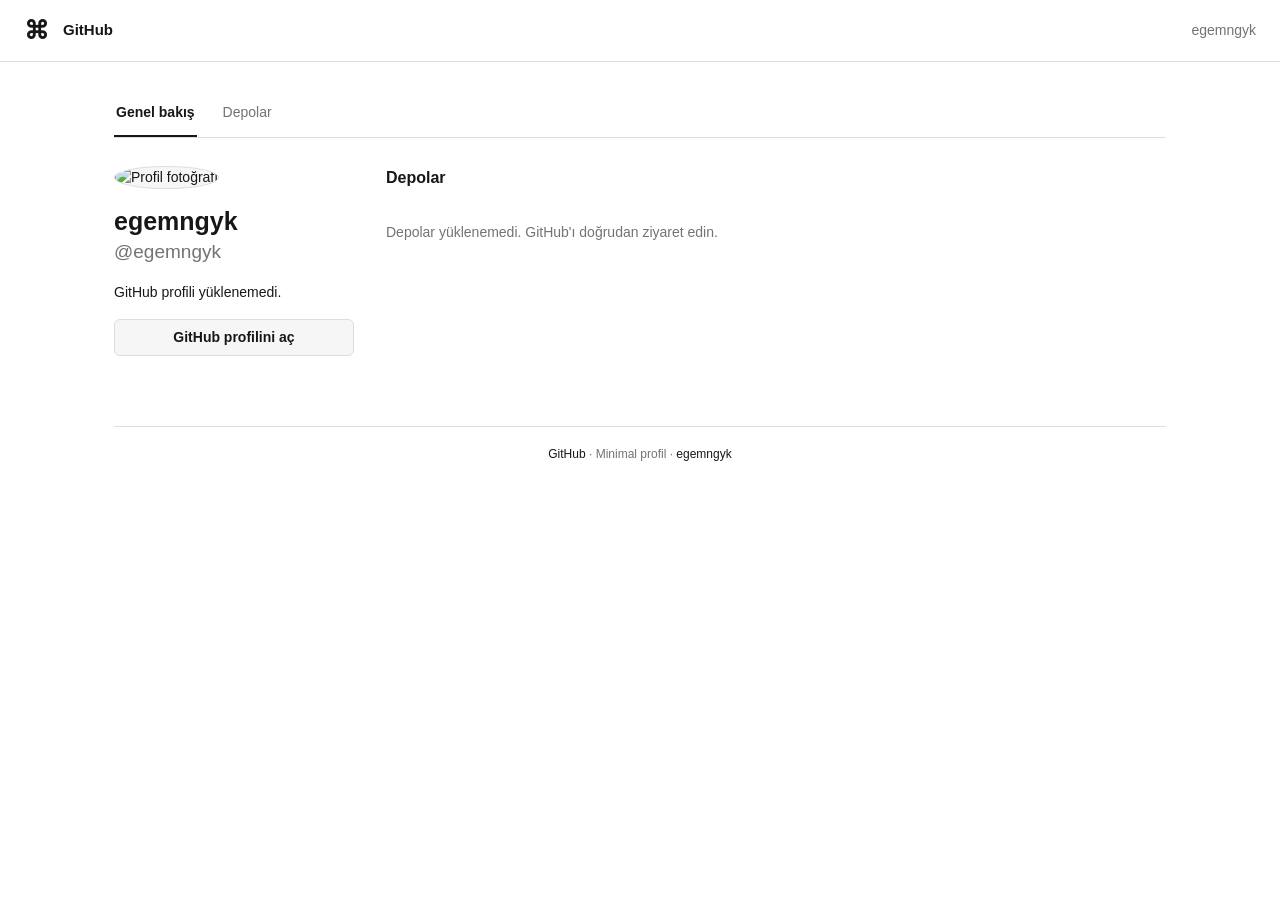
==== commit 3ef8484e: "feat(profile): add repo details, grid view, and loading animations" ====
--- a/index.html
+++ b/index.html
@@ -1,21 +1,36 @@
 <!DOCTYPE html>
-<html lang="tr">
+<html lang="tr" class="loading">
 <head>
   <meta charset="UTF-8">
   <meta name="viewport" content="width=device-width, initial-scale=1">
   <meta name="color-scheme" content="light dark">
   <meta name="description" content="egemngyk GitHub profili: README, depolar ve projeler.">
+  <meta name="theme-color" content="#ffffff" media="(prefers-color-scheme: light)">
+  <meta name="theme-color" content="#0a0a0a" media="(prefers-color-scheme: dark)">
   <title>egemngyk · GitHub</title>
+
+  <link rel="icon" href="favicon.svg" type="image/svg+xml">
+  <link rel="icon" href="favicon.ico" sizes="48x48">
+  <link rel="apple-touch-icon" href="apple-touch-icon.png">
 
   <link rel="stylesheet" href="css/base.css">
   <link rel="stylesheet" href="css/layout.css">
   <link rel="stylesheet" href="css/profile.css">
   <link rel="stylesheet" href="css/readme.css">
   <link rel="stylesheet" href="css/repos.css">
+  <link rel="stylesheet" href="css/motion.css">
+  <link rel="stylesheet" href="css/dialog.css">
   <link rel="stylesheet" href="css/responsive.css">
+
+  <!-- JS çalışmazsa veya geç kalırsa içerik yine de açılır -->
+  <noscript><style>html.loading main { opacity: 1; }</style></noscript>
+  <script>setTimeout(function () { document.documentElement.classList.remove("loading"); }, 10000);</script>
 </head>
 
 <body>
+  <div class="loadbar" id="loadbar" role="progressbar" aria-label="Sayfa yükleniyor"></div>
+  <div class="page-loader" aria-hidden="true"><span class="spinner"></span></div>
+
   <header>
     <a class="mark" href="https://github.com" aria-label="GitHub">⌘</a>
     <strong>GitHub</strong>
@@ -66,6 +81,7 @@
               <option value="created">En yeni</option>
               <option value="name">Ada göre</option>
             </select>
+            <div class="view-toggle" id="view" role="group" aria-label="Görünüm"></div>
           </div>
 
           <div id="repo-list" class="status" aria-live="polite">
@@ -82,6 +98,14 @@
     </footer>
   </main>
 
+  <dialog class="repo-dialog" id="repo-dialog" aria-labelledby="rd-title">
+    <div class="rd-head">
+      <div><strong class="rd-title" id="rd-title"></strong><span class="label" id="rd-label"></span></div>
+      <button class="rd-close" id="rd-close" type="button" aria-label="Kapat"></button>
+    </div>
+    <div class="rd-body" id="rd-body"></div>
+  </dialog>
+
   <script src="https://cdnjs.cloudflare.com/ajax/libs/marked/12.0.2/marked.min.js"></script>
   <script src="https://cdnjs.cloudflare.com/ajax/libs/dompurify/3.1.6/purify.min.js"></script>
   <script type="module" src="js/main.js"></script>
--- a/css/base.css
+++ b/css/base.css
@@ -32,3 +32,6 @@
 a { color: var(--link); text-decoration: none; }
 a:hover { text-decoration: underline; }
 :focus-visible { outline: 2px solid var(--focus); outline-offset: 2px; border-radius: 4px; }
+
+/* hidden niteliği, display veren sınıflara rağmen çalışsın */
+[hidden] { display: none !important; }
--- a/css/repos.css
+++ b/css/repos.css
@@ -54,3 +54,48 @@
   border-radius: 4px;
   background: var(--surface);
 }
+
+/* Görünüm değiştirici (liste / grid) */
+.view-toggle {
+  display: inline-flex;
+  margin-left: auto;
+  border: 1px solid var(--border);
+  border-radius: 6px;
+  overflow: hidden;
+}
+.view-toggle button {
+  display: flex;
+  align-items: center;
+  gap: 6px;
+  font: inherit;
+  color: var(--muted);
+  background: var(--bg);
+  border: 0;
+  padding: 6px 10px;
+  cursor: pointer;
+}
+.view-toggle button + button { border-left: 1px solid var(--border); }
+.view-toggle button:hover { color: var(--text); }
+.view-toggle button[aria-pressed="true"] { color: var(--text); background: var(--surface); font-weight: 600; }
+
+/* Kartlar tıklanınca sayfa içinde açılır */
+.repo { cursor: pointer; }
+.repo:hover .repo-name { text-decoration: underline; }
+
+/* Grid görünümü */
+.repos.is-grid {
+  display: grid;
+  grid-template-columns: repeat(auto-fill, minmax(260px, 1fr));
+  gap: 12px;
+}
+.repos.is-grid .repo,
+.repos.is-grid .repo:first-child {
+  display: flex;
+  flex-direction: column;
+  padding: 16px;
+  border: 1px solid var(--border);
+  border-radius: 6px;
+}
+.repos.is-grid .repo:hover { border-color: var(--muted); transform: translateY(-2px); }
+.repos.is-grid .meta { margin-top: auto; }
+.repos.is-grid .description { margin-bottom: 12px; }
--- a/css/motion.css
+++ b/css/motion.css
@@ -0,0 +1,87 @@
+/* Yükleme çubuğu, açılış animasyonları ve geçişler */
+
+@keyframes rise { from { opacity: 0; transform: translateY(10px); } }
+@keyframes pop  { from { opacity: 0; transform: translateY(8px) scale(.985); } }
+@keyframes fade { from { opacity: 0; } }
+@keyframes spin { to { transform: rotate(360deg); } }
+
+/* Üstteki ince ilerleme çubuğu */
+.loadbar {
+  position: fixed;
+  inset: 0 0 auto 0;
+  height: 2px;
+  z-index: 50;
+  background: var(--text);
+  transform: scaleX(0);
+  transform-origin: left;
+  transition: transform .35s ease, opacity .4s ease .15s;
+}
+.loadbar.done { opacity: 0; }
+
+/* Yüklenirken ortada küçük döner halka */
+.spinner {
+  display: inline-block;
+  width: 22px;
+  height: 22px;
+  border: 2px solid var(--border);
+  border-top-color: var(--text);
+  border-radius: 50%;
+  animation: spin .8s linear infinite;
+}
+.page-loader {
+  position: fixed;
+  inset: 62px 0 0 0;
+  display: grid;
+  place-items: center;
+  pointer-events: none;
+  transition: opacity .3s ease, visibility 0s .3s;
+}
+html:not(.loading) .page-loader { opacity: 0; visibility: hidden; }
+
+/* Her şey yüklenene kadar içerik gizli, hazır olunca yumuşakça açılır */
+main { transition: opacity .45s ease; }
+html.loading main { opacity: 0; }
+
+/* Açılışta sırayla yükselen bölümler */
+html:not(.loading) .profile > *,
+html:not(.loading) .readme:not(.rd-readme),
+html:not(.loading) #repositories > h2,
+html:not(.loading) .toolbar,
+html:not(.loading) footer {
+  animation: rise .55s cubic-bezier(.2, .7, .2, 1) backwards;
+}
+.profile > :nth-child(2) { animation-delay: .04s !important; }
+.profile > :nth-child(3) { animation-delay: .08s !important; }
+.profile > :nth-child(4) { animation-delay: .12s !important; }
+.profile > :nth-child(5) { animation-delay: .16s !important; }
+.profile > :nth-child(6) { animation-delay: .20s !important; }
+.profile > :nth-child(7) { animation-delay: .24s !important; }
+.profile > :nth-child(8) { animation-delay: .28s !important; }
+.readme:not(.rd-readme) { animation-delay: .12s !important; }
+#repositories > h2 { animation-delay: .2s !important; }
+.toolbar { animation-delay: .24s !important; }
+footer { animation-delay: .5s !important; }
+
+/* Depo kartları: sırayla belirir */
+html:not(.loading) .repo.enter {
+  animation: rise .45s cubic-bezier(.2, .7, .2, 1) backwards;
+  animation-delay: calc(var(--i, 0) * 40ms);
+}
+
+/* Küçük geçişler */
+a, button, input, select, .repo, .button, .avatar {
+  transition: color .15s ease, background-color .15s ease, border-color .15s ease,
+              transform .25s cubic-bezier(.2, .7, .2, 1), opacity .2s ease;
+}
+nav a:hover { color: var(--text); text-decoration: none; }
+.button:hover { border-color: var(--muted); text-decoration: none; }
+.button:active { transform: scale(.985); }
+.avatar:hover { transform: scale(1.03); }
+
+@media (prefers-reduced-motion: reduce) {
+  *, *::before, *::after {
+    animation-duration: .01ms !important;
+    animation-delay: 0s !important;
+    transition-duration: .01ms !important;
+  }
+}
--- a/css/dialog.css
+++ b/css/dialog.css
@@ -0,0 +1,80 @@
+/* Depo detayı: sayfa içi pencere */
+
+.repo-dialog {
+  padding: 0;
+  width: min(860px, calc(100% - 24px));
+  max-height: min(88vh, 900px);
+  color: var(--text);
+  background: var(--bg);
+  border: 1px solid var(--border);
+  border-radius: 8px;
+  box-shadow: 0 24px 60px rgba(0, 0, 0, .25);
+  overflow: hidden;
+}
+.repo-dialog[open] {
+  display: flex;
+  flex-direction: column;
+  animation: pop .28s cubic-bezier(.2, .7, .2, 1);
+}
+.repo-dialog::backdrop {
+  background: rgba(0, 0, 0, .45);
+  backdrop-filter: blur(2px);
+  animation: fade .25s ease;
+}
+html:has(.repo-dialog[open]) { overflow: hidden; }
+
+.rd-head {
+  display: flex;
+  align-items: center;
+  justify-content: space-between;
+  gap: 12px;
+  padding: 12px 18px;
+  background: var(--surface);
+  border-bottom: 1px solid var(--border);
+}
+.rd-title { font-size: 16px; overflow-wrap: anywhere; }
+.rd-close {
+  display: grid;
+  place-items: center;
+  flex: none;
+  width: 30px;
+  height: 30px;
+  color: var(--muted);
+  background: none;
+  border: 1px solid var(--border);
+  border-radius: 6px;
+  cursor: pointer;
+}
+.rd-close:hover { color: var(--text); border-color: var(--muted); }
+
+.rd-body { padding: 18px; overflow-y: auto; }
+.rd-body > .description { margin-top: 0; }
+.rd-actions { display: flex; flex-wrap: wrap; gap: 8px; margin: 14px 0; }
+.rd-actions .button { display: inline-block; }
+
+.rd-stats {
+  display: grid;
+  grid-template-columns: repeat(auto-fill, minmax(140px, 1fr));
+  gap: 10px;
+  margin: 16px 0;
+}
+.rd-stats div { padding: 8px 12px; border: 1px solid var(--border); border-radius: 6px; }
+.rd-stats dt { color: var(--muted); font-size: 12px; }
+.rd-stats dd { margin: 0; font-weight: 600; overflow-wrap: anywhere; }
+
+.rd-clone { display: flex; gap: 8px; margin-bottom: 18px; }
+.rd-clone code {
+  flex: 1;
+  min-width: 0;
+  padding: 8px 12px;
+  overflow-x: auto;
+  white-space: nowrap;
+  font: 12.5px ui-monospace, SFMono-Regular, Menlo, Consolas, monospace;
+  background: var(--surface);
+  border: 1px solid var(--border);
+  border-radius: 6px;
+}
+.rd-clone .button { cursor: pointer; font: inherit; font-weight: 600; color: var(--text); }
+
+.repo-dialog .readme { margin: 0; }
+.rd-loading { display: flex; align-items: center; gap: 10px; color: var(--muted); }
--- a/css/responsive.css
+++ b/css/responsive.css
@@ -15,3 +15,8 @@
   .bio, .button, .stats, .details, .orgs { grid-column: 1 / -1; }
   .readme-content { padding: 16px; }
 }
+
+@media (max-width: 650px) {
+  .rd-body { padding: 14px; }
+  .rd-head { padding: 10px 14px; }
+}
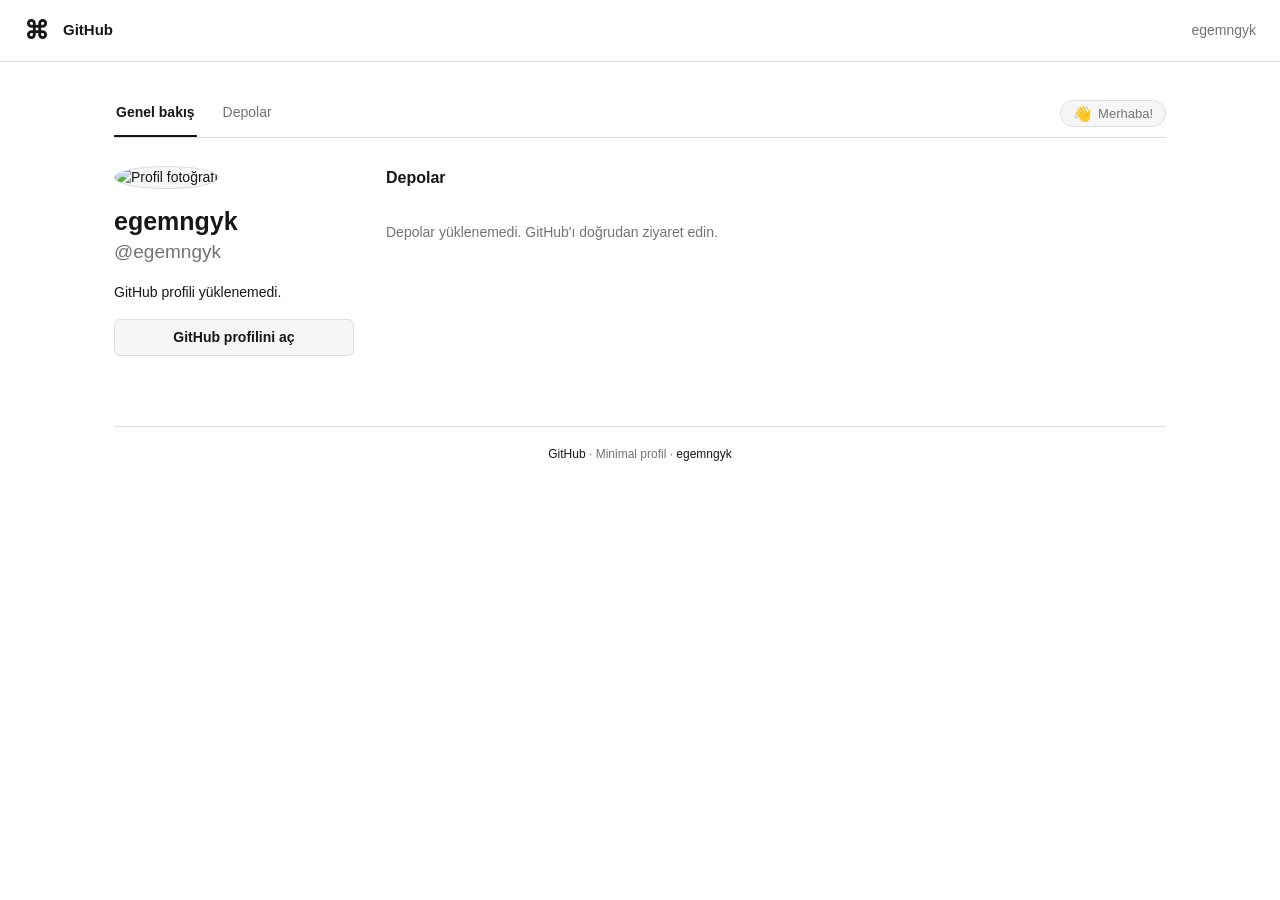
==== commit adb1ae12: "feat(status): add configurable profile status indicator" ====
--- a/index.html
+++ b/index.html
@@ -19,7 +19,6 @@
   <link rel="stylesheet" href="css/readme.css">
   <link rel="stylesheet" href="css/repos.css">
   <link rel="stylesheet" href="css/motion.css">
-  <link rel="stylesheet" href="css/dialog.css">
   <link rel="stylesheet" href="css/responsive.css">
 
   <!-- JS çalışmazsa veya geç kalırsa içerik yine de açılır -->
@@ -42,6 +41,7 @@
       <a href="#overview" aria-current="true">Genel bakış</a>
       <a href="#readme">README</a>
       <a href="#repositories">Depolar</a>
+      <div class="nav-status" id="status" hidden></div>
     </nav>
 
     <div class="layout" id="overview">
@@ -98,16 +98,8 @@
     </footer>
   </main>
 
-  <dialog class="repo-dialog" id="repo-dialog" aria-labelledby="rd-title">
-    <div class="rd-head">
-      <div><strong class="rd-title" id="rd-title"></strong><span class="label" id="rd-label"></span></div>
-      <button class="rd-close" id="rd-close" type="button" aria-label="Kapat"></button>
-    </div>
-    <div class="rd-body" id="rd-body"></div>
-  </dialog>
-
   <script src="https://cdnjs.cloudflare.com/ajax/libs/marked/12.0.2/marked.min.js"></script>
   <script src="https://cdnjs.cloudflare.com/ajax/libs/dompurify/3.1.6/purify.min.js"></script>
   <script type="module" src="js/main.js"></script>
 </body>
-</html>
+</html>
--- a/css/layout.css
+++ b/css/layout.css
@@ -26,6 +26,27 @@
   z-index: 5;
 }
 nav a { padding: 12px 2px; color: var(--muted); border-bottom: 2px solid transparent; }
+.nav-status {
+  display: inline-flex;
+  align-items: center;
+  gap: 6px;
+  align-self: center;
+  min-width: 0;
+  max-width: 45%;
+  margin-left: auto;
+  padding: 3px 12px;
+  color: var(--muted);
+  font-size: 13px;
+  background: var(--surface);
+  border: 1px solid var(--border);
+  border-radius: 999px;
+}
+.nav-status .emoji { flex: none; font-size: 15px; line-height: 1; }
+.nav-status .text { overflow: hidden; text-overflow: ellipsis; white-space: nowrap; }
+@media (max-width: 480px) {
+  .nav-status .text { display: none; }   /* Dar ekranda sadece emoji (üzerine gelince yazı ipucu olarak çıkar) */
+}
+
 nav a[aria-current="true"] { color: var(--text); border-bottom-color: var(--text); font-weight: 600; }
 
 .layout { display: grid; grid-template-columns: 240px minmax(0, 1fr); gap: 32px; }
@@ -39,4 +60,4 @@
   color: var(--muted);
   font-size: 12px;
   text-align: center;
-}
+}
--- a/css/motion.css
+++ b/css/motion.css
@@ -85,3 +85,20 @@
     transition-duration: .01ms !important;
   }
 }
+
+/* Depo sayfası */
+html:not(.loading) .rv-head,
+html:not(.loading) .rv-side section,
+html:not(.loading) .rv-main > * {
+  animation: rise .5s cubic-bezier(.2, .7, .2, 1) backwards;
+}
+html:not(.loading) .rv-main > :nth-child(2) { animation-delay: .05s; }
+html:not(.loading) .rv-main > :nth-child(3) { animation-delay: .1s; }
+html:not(.loading) .rv-main > :nth-child(4) { animation-delay: .15s; }
+html:not(.loading) .rv-side section:nth-child(1) { animation-delay: .1s; }
+html:not(.loading) .rv-side section:nth-child(2) { animation-delay: .16s; }
+html:not(.loading) .rv-side section:nth-child(3) { animation-delay: .22s; }
+html:not(.loading) .files .row {
+  animation: rise .35s cubic-bezier(.2, .7, .2, 1) backwards;
+  animation-delay: calc(var(--i, 0) * 18ms + .1s);
+}
--- a/css/responsive.css
+++ b/css/responsive.css
@@ -15,8 +15,3 @@
   .bio, .button, .stats, .details, .orgs { grid-column: 1 / -1; }
   .readme-content { padding: 16px; }
 }
-
-@media (max-width: 650px) {
-  .rd-body { padding: 14px; }
-  .rd-head { padding: 10px 14px; }
-}
